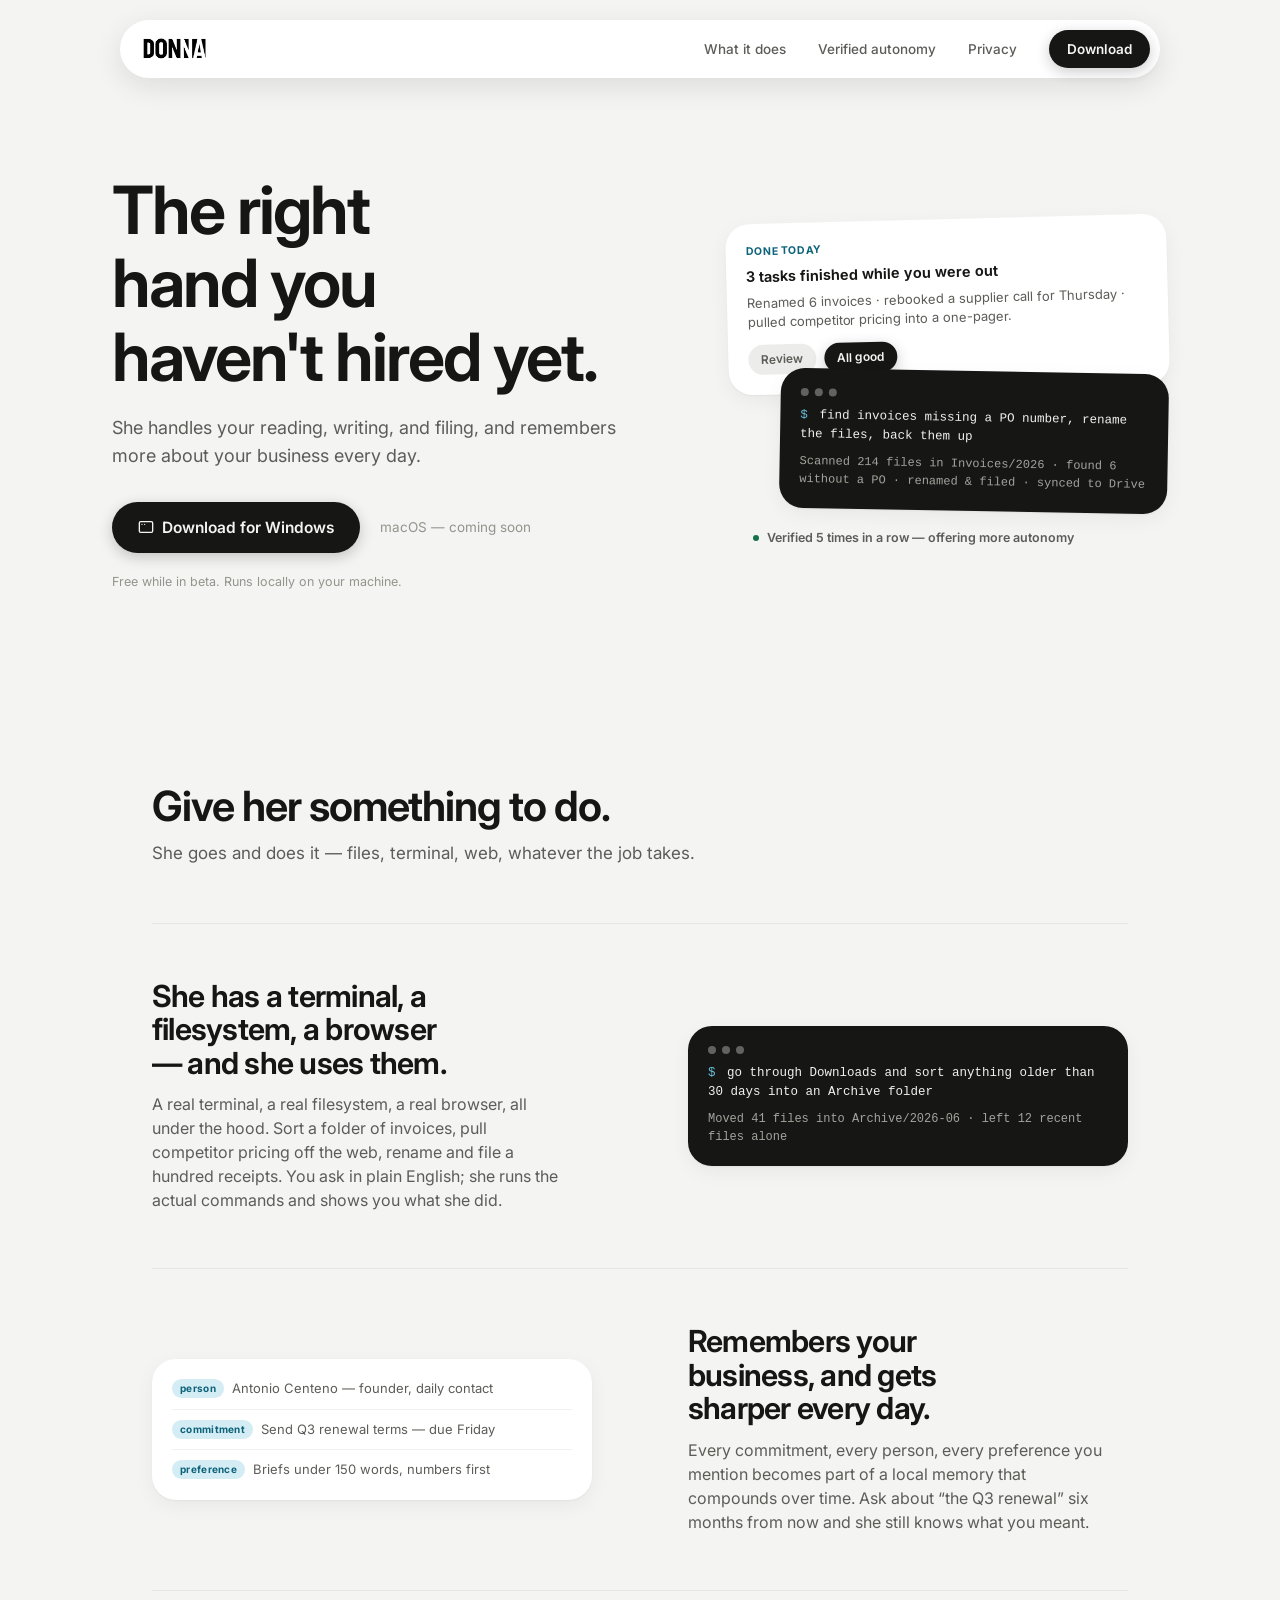
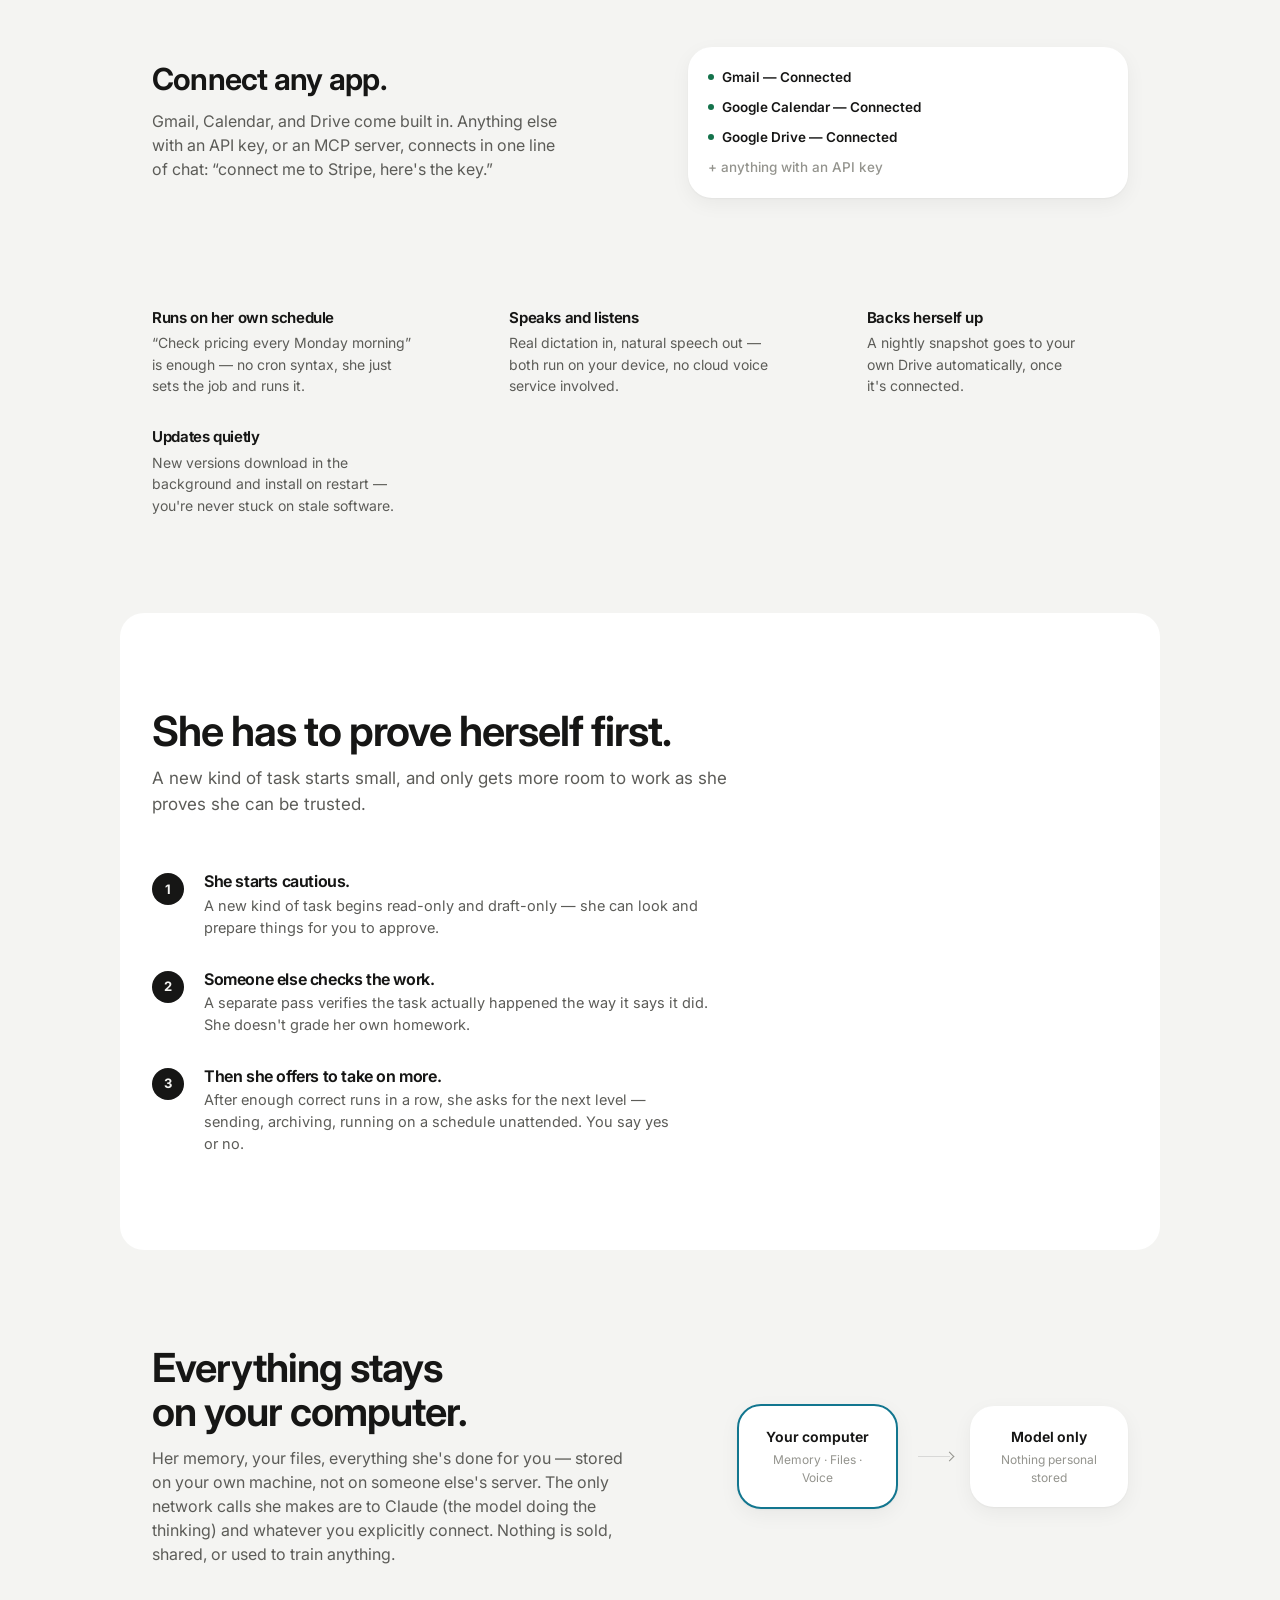
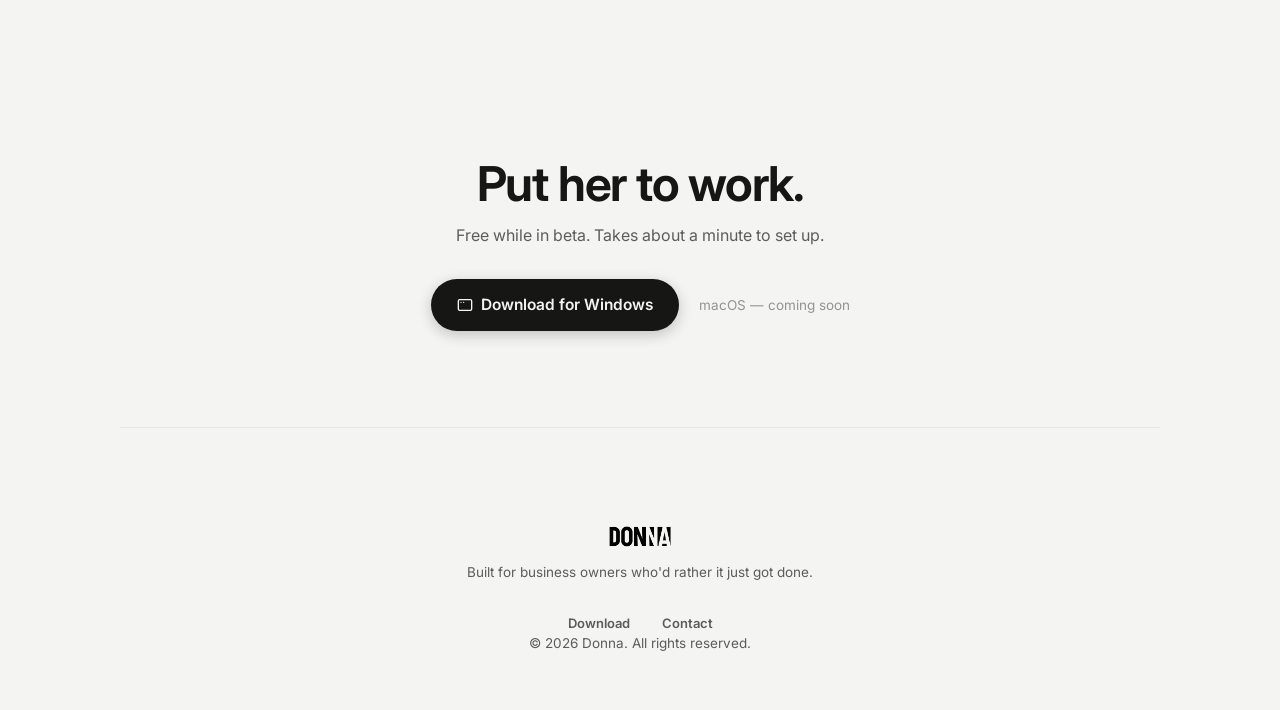
==== index.html @ 97700d7d "Initial commit: Donna marketing/download site" ====
<!doctype html>
<html lang="en">
<head>
  <meta charset="UTF-8" />
  <meta name="viewport" content="width=device-width, initial-scale=1" />
  <title>Donna — the right hand you haven't hired yet</title>
  <meta name="description" content="She handles your reading, writing, and filing, and remembers more about your business every day. A desktop app, running on your own computer." />
  <link rel="icon" type="image/png" href="favicon-96x96.png" sizes="96x96" />
  <link rel="icon" type="image/svg+xml" href="favicon.svg" />
  <link rel="shortcut icon" href="favicon.ico" />
  <link rel="apple-touch-icon" sizes="180x180" href="apple-touch-icon.png" />
  <link rel="manifest" href="site.webmanifest" />
  <link rel="preconnect" href="https://fonts.googleapis.com" />
  <link rel="preconnect" href="https://fonts.gstatic.com" crossorigin />
  <link href="https://fonts.googleapis.com/css2?family=Inter:opsz,wght@14..32,380..380;14..32,560..560;14..32,650..650;14..32,720..720&display=swap" rel="stylesheet" />
  <link rel="stylesheet" href="styles.css" />
</head>
<body>

  <a class="skip-link" href="#main">Skip to content</a>

  <!-- Nav: reuses Donna's own floating-dock visual language (soft-shadow pill), not a generic top bar. -->
  <header class="nav-wrap">
    <nav class="nav" aria-label="Primary">
      <a class="nav-brand" href="#top">
        <img src="assets/donna-logo.png" alt="Donna" class="brand-logo" />
      </a>
      <div class="nav-links">
        <a href="#work">What it does</a>
        <a href="#trust">Verified autonomy</a>
        <a href="#local">Privacy</a>
      </div>
      <a class="btn btn-primary btn-sm" href="#download">Download</a>
    </nav>
  </header>

  <main id="main">

    <!-- ── Hero ─────────────────────────────────────────────────────────── -->
    <section class="hero" id="top">
      <div class="hero-copy">
        <h1>The right hand you haven't&nbsp;hired&nbsp;yet.</h1>
        <p class="hero-sub">
          She handles your reading, writing, and filing, and remembers more about your
          business every day.
        </p>
        <div class="cta-row">
          <a class="btn btn-primary btn-lg" id="download" href="https://github.com/hegdermrs/chief-releases/releases/latest/download/Donna-Setup.exe">
            <svg width="16" height="16" viewBox="0 0 24 24" fill="none" stroke="currentColor" stroke-width="2" stroke-linecap="round" stroke-linejoin="round" aria-hidden="true"><rect x="2" y="4" width="20" height="16" rx="2"/><path d="M6 8h.01M10 8h.01"/></svg>
            Download for Windows
          </a>
          <span class="cta-secondary">macOS — coming soon</span>
        </div>
        <p class="hero-fineprint">Free while in beta. Runs locally on your machine.</p>
      </div>

      <div class="hero-art" aria-hidden="true">
        <!-- Real recreation of Donna's own Today card + terminal-tool trace, not a stock illustration or fake browser chrome. -->
        <div class="mock-card mock-card--today">
          <div class="mock-kicker">DONE TODAY</div>
          <div class="mock-title">3 tasks finished while you were out</div>
          <div class="mock-body">Renamed 6 invoices · rebooked a supplier call for Thursday · pulled competitor pricing into a one-pager.</div>
          <div class="mock-row">
            <span class="btn btn-ghost btn-xs">Review</span>
            <span class="btn btn-primary btn-xs">All good</span>
          </div>
        </div>
        <div class="mock-card mock-card--terminal">
          <div class="mock-terminal-bar"><span></span><span></span><span></span></div>
          <div class="mock-terminal-line"><span class="mock-terminal-prompt">$</span> find invoices missing a PO number, rename the files, back them up</div>
          <div class="mock-terminal-out">Scanned 214 files in Invoices/2026 · found 6 without a PO · renamed &amp; filed · synced to Drive</div>
        </div>
        <div class="mock-badge">
          <span class="mock-dot"></span>
          Verified 5 times in a row — offering more autonomy
        </div>
      </div>
    </section>

    <!-- ── What it does ─────────────────────────────────────────────────── -->
    <section class="section" id="work">
      <div class="section-head">
        <h2>Give her something to do.</h2>
        <p>She goes and does it — files, terminal, web, whatever the job takes.</p>
      </div>

      <div class="feature-lead">
        <div class="feature-lead-copy">
          <h3>She has a terminal, a filesystem, a browser — and she uses them.</h3>
          <p>
            A real terminal, a real filesystem, a real browser, all under the hood. Sort a folder
            of invoices, pull competitor pricing off the web, rename and file a hundred receipts.
            You ask in plain English; she runs the actual commands and shows you what she did.
          </p>
        </div>
        <div class="feature-lead-art">
          <div class="mock-card mock-card--terminal mock-card--terminal-lg">
            <div class="mock-terminal-bar"><span></span><span></span><span></span></div>
            <div class="mock-terminal-line"><span class="mock-terminal-prompt">$</span> go through Downloads and sort anything older than 30 days into an Archive folder</div>
            <div class="mock-terminal-out">Moved 41 files into Archive/2026-06 · left 12 recent files alone</div>
          </div>
        </div>
      </div>

      <div class="feature-lead feature-lead--reverse">
        <div class="feature-lead-copy">
          <h3>Remembers your business, and gets sharper every day.</h3>
          <p>
            Every commitment, every person, every preference you mention becomes part of a local
            memory that compounds over time. Ask about “the Q3 renewal” six months from now and
            she still knows what you meant.
          </p>
        </div>
        <div class="feature-lead-art">
          <div class="mock-card mock-card--memory">
            <div class="mock-memory-row"><span class="mock-tag">person</span>Antonio Centeno — founder, daily contact</div>
            <div class="mock-memory-row"><span class="mock-tag">commitment</span>Send Q3 renewal terms — due Friday</div>
            <div class="mock-memory-row"><span class="mock-tag">preference</span>Briefs under 150 words, numbers first</div>
          </div>
        </div>
      </div>

      <div class="feature-lead">
        <div class="feature-lead-copy">
          <h3>Connect any app.</h3>
          <p>
            Gmail, Calendar, and Drive come built in. Anything else with an API key, or an MCP
            server, connects in one line of chat: “connect me to Stripe, here's the key.”
          </p>
        </div>
        <div class="feature-lead-art">
          <div class="mock-card mock-card--connect">
            <div class="mock-connect-row"><span class="mock-dot mock-dot--good"></span>Gmail — Connected</div>
            <div class="mock-connect-row"><span class="mock-dot mock-dot--good"></span>Google Calendar — Connected</div>
            <div class="mock-connect-row"><span class="mock-dot mock-dot--good"></span>Google Drive — Connected</div>
            <div class="mock-connect-row mock-connect-row--muted">+ anything with an API key</div>
          </div>
        </div>
      </div>

      <ul class="capability-list">
        <li>
          <h4>Runs on her own schedule</h4>
          <p>“Check pricing every Monday morning” is enough — no cron syntax, she just sets the job and runs it.</p>
        </li>
        <li>
          <h4>Speaks and listens</h4>
          <p>Real dictation in, natural speech out — both run on your device, no cloud voice service involved.</p>
        </li>
        <li>
          <h4>Backs herself up</h4>
          <p>A nightly snapshot goes to your own Drive automatically, once it's connected.</p>
        </li>
        <li>
          <h4>Updates quietly</h4>
          <p>New versions download in the background and install on restart — you're never stuck on stale software.</p>
        </li>
      </ul>
    </section>

    <!-- ── Verified autonomy ────────────────────────────────────────────── -->
    <section class="section section--verify" id="trust">
      <div class="section-head">
        <h2>She has to prove herself first.</h2>
        <p>A new kind of task starts small, and only gets more room to work as she proves she can be trusted.</p>
      </div>

      <ol class="trust-steps">
        <li>
          <span class="trust-num">1</span>
          <div>
            <h4>She starts cautious.</h4>
            <p>A new kind of task begins read-only and draft-only — she can look and prepare things for you to approve.</p>
          </div>
        </li>
        <li>
          <span class="trust-num">2</span>
          <div>
            <h4>Someone else checks the work.</h4>
            <p>A separate pass verifies the task actually happened the way it says it did. She doesn't grade her own homework.</p>
          </div>
        </li>
        <li>
          <span class="trust-num">3</span>
          <div>
            <h4>Then she offers to take on more.</h4>
            <p>After enough correct runs in a row, she asks for the next level — sending, archiving, running on a schedule unattended. You say yes or no.</p>
          </div>
        </li>
      </ol>
    </section>

    <!-- ── Local-first ──────────────────────────────────────────────────── -->
    <section class="section section--local" id="local">
      <div class="local-grid">
        <div>
          <h2>Everything stays on your computer.</h2>
          <p>
            Her memory, your files, everything she's done for you — stored on your own machine,
            not on someone else's server. The only network calls she makes are to Claude (the
            model doing the thinking) and whatever you explicitly connect. Nothing is sold,
            shared, or used to train anything.
          </p>
        </div>
        <div class="local-art" aria-hidden="true">
          <div class="local-diagram">
            <div class="local-node local-node--device">
              <span class="local-node-label">Your computer</span>
              <span class="local-node-sub">Memory · Files · Voice</span>
            </div>
            <div class="local-line"></div>
            <div class="local-node local-node--cloud">
              <span class="local-node-label">Model only</span>
              <span class="local-node-sub">Nothing personal stored</span>
            </div>
          </div>
        </div>
      </div>
    </section>

    <!-- ── Final CTA ────────────────────────────────────────────────────── -->
    <section class="section section--cta">
      <h2>Put her to work.</h2>
      <p>Free while in beta. Takes about a minute to set up.</p>
      <div class="cta-row cta-row--center">
        <a class="btn btn-primary btn-lg" href="https://github.com/hegdermrs/chief-releases/releases/latest/download/Donna-Setup.exe">
          <svg width="16" height="16" viewBox="0 0 24 24" fill="none" stroke="currentColor" stroke-width="2" stroke-linecap="round" stroke-linejoin="round" aria-hidden="true"><rect x="2" y="4" width="20" height="16" rx="2"/><path d="M6 8h.01M10 8h.01"/></svg>
          Download for Windows
        </a>
        <span class="cta-secondary">macOS — coming soon</span>
      </div>
    </section>

  </main>

  <footer class="footer">
    <a class="nav-brand nav-brand--footer" href="#top">
      <img src="assets/donna-logo.png" alt="Donna" class="brand-logo" />
    </a>
    <p>Built for business owners who'd rather it just got done.</p>
    <div class="footer-links">
      <a href="https://github.com/hegdermrs/chief-releases/releases">Download</a>
      <a href="mailto:kai@realmenrealstyle.com">Contact</a>
    </div>
    <p class="footer-copyright">© 2026 Donna. All rights reserved.</p>
  </footer>

</body>
</html>
---- styles.css ----
/* chief — marketing site. Same design system as the app itself (see
   packages/desktop/src/renderer/styles.css): flat "iOS-simple" look —
   near-white canvas, white cards separated by tone/shadow (not borders),
   solid-black pill buttons, one teal accent used sparingly. No gradients,
   no glassmorphism, no glow-as-decoration. */

:root {
  --font-sans: 'Inter', ui-sans-serif, system-ui, sans-serif;

  --color-bg: #f4f4f2;
  --color-surface: #ffffff;
  --color-surface-2: #ececea;
  --color-ink: #161615;
  --color-ink-2: #5c5c58;
  --color-ink-3: #94948e;
  --color-line: #16161510;
  --color-line-2: #1616151f;
  --color-accent: #12768f;
  --color-accent-ink: #0d637a;
  --color-accent-soft: #d4ecf4;
  --color-good: #14724b;
  --color-good-soft: #d9f0e2;

  --radius-card: 24px;
  --radius-control: 12px;
  --shadow-card: 0 1px 2px rgb(22 22 21 / 0.04), 0 6px 20px rgb(22 22 21 / 0.05);
  --shadow-glow: 0 4px 14px rgb(22 22 21 / 0.22);
  --shadow-dock: 0 8px 28px rgb(22 22 21 / 0.1);

  --space-xs: 8px;
  --space-sm: 12px;
  --space-md: 20px;
  --space-lg: 32px;
  --space-xl: 56px;
  --space-2xl: 96px;

  --ease-out-expo: cubic-bezier(0.16, 1, 0.3, 1);
  --measure: 62ch;

  color-scheme: light;
}

@media (prefers-color-scheme: dark) {
  :root {
    --color-bg: #101010;
    --color-surface: #222220;
    --color-surface-2: #2c2c29;
    --color-ink: #f0f0ed;
    --color-ink-2: #ababa6;
    --color-ink-3: #787873;
    --color-line: #ffffff14;
    --color-line-2: #ffffff26;
    --color-accent: #67bfda;
    --color-accent-ink: #8ed4e8;
    --color-accent-soft: #14333d;
    --color-good: #5bc894;
    --color-good-soft: #12301f;
    --shadow-card:
      inset 0 1px 0 rgb(255 255 255 / 0.14),
      0 0 0 1px rgb(255 255 255 / 0.24),
      0 10px 28px rgb(0 0 0 / 0.5);
    --shadow-glow: 0 4px 16px rgb(0 0 0 / 0.5), 0 0 0 1px rgb(255 255 255 / 0.2);
    --shadow-dock: 0 8px 28px rgb(0 0 0 / 0.4);
    color-scheme: dark;
  }
}

* {
  box-sizing: border-box;
}

html,
body {
  overflow-x: clip;
}

html {
  scroll-behavior: smooth;
}

body {
  margin: 0;
  font-family: var(--font-sans);
  font-size: 16px;
  line-height: 1.5;
  color: var(--color-ink);
  background: var(--color-bg);
  -webkit-font-smoothing: antialiased;
}

a {
  color: inherit;
}

h1,
h2,
h3,
h4 {
  font-weight: 650;
  letter-spacing: -0.025em;
  line-height: 1.1;
  margin: 0;
  text-wrap: balance;
  font-style: normal;
}

p {
  margin: 0;
  text-wrap: pretty;
}

:focus-visible {
  outline: 2px solid var(--color-accent);
  outline-offset: 2px;
  transition: none;
}

.skip-link {
  position: absolute;
  left: -9999px;
  top: 0;
  background: var(--color-ink);
  color: var(--color-bg);
  padding: 10px 16px;
  border-radius: var(--radius-control);
  z-index: 100;
}
.skip-link:focus {
  left: var(--space-md);
  top: var(--space-md);
}

/* ── Buttons — solid pills, matching the app's own primary control ──── */
.btn {
  display: inline-flex;
  align-items: center;
  gap: 8px;
  border-radius: 999px;
  font-weight: 600;
  text-decoration: none;
  white-space: nowrap;
  transition: transform 160ms var(--ease-out-expo), opacity 160ms var(--ease-out-expo);
}
.btn:active {
  transform: translateY(1px);
}
.btn-primary {
  background: var(--color-ink);
  color: var(--color-bg);
  box-shadow: var(--shadow-glow);
}
.btn-primary:hover {
  opacity: 0.9;
}
.btn-ghost {
  background: var(--color-surface-2);
  color: var(--color-ink-2);
}
.btn-lg {
  padding: 14px 26px;
  font-size: 15.5px;
}
.btn-sm {
  padding: 9px 18px;
  font-size: 13.5px;
}
.btn-xs {
  padding: 6px 13px;
  font-size: 12px;
}

/* ── Nav — reuses the app's own floating-dock treatment, not a generic bar ── */
.nav-wrap {
  position: sticky;
  top: 0;
  z-index: 20;
  padding: var(--space-md) var(--space-lg) 0;
}
.nav {
  max-width: 1040px;
  margin: 0 auto;
  display: flex;
  align-items: center;
  gap: var(--space-lg);
  background: var(--color-surface);
  border-radius: 999px;
  padding: 10px 10px 10px 20px;
  box-shadow: var(--shadow-dock);
}
.nav-brand {
  display: flex;
  align-items: center;
  text-decoration: none;
  margin-right: auto;
}
/* The logo file is a fixed white wordmark — inverted to dark ink by default
   (light mode) so it reads against the light canvas, shown as-is in dark
   mode where it already reads correctly. Filter, not a second asset. */
.brand-logo {
  display: block;
  height: 26px;
  width: auto;
  filter: invert(1);
}
@media (prefers-color-scheme: dark) {
  .brand-logo {
    filter: none;
  }
}
.nav-links {
  display: flex;
  gap: var(--space-lg);
  font-size: 13.5px;
  font-weight: 500;
  color: var(--color-ink-2);
}
.nav-links a {
  text-decoration: none;
}
.nav-links a:hover {
  color: var(--color-ink);
}

/* ── Layout shells ────────────────────────────────────────────────────── */
.section {
  max-width: 1040px;
  margin: 0 auto;
  padding: var(--space-2xl) var(--space-lg);
}
.section-head {
  max-width: var(--measure);
  margin-bottom: var(--space-xl);
}
.section-head h2 {
  font-size: clamp(1.75rem, 1.4rem + 1.5vw, 2.75rem);
  margin-bottom: var(--space-sm);
}
.section-head p {
  font-size: 17px;
  color: var(--color-ink-2);
}

/* ── Hero ─────────────────────────────────────────────────────────────── */
.hero {
  max-width: 1120px;
  margin: 0 auto;
  padding: clamp(48px, 8vw, 96px) var(--space-lg) var(--space-2xl);
  display: grid;
  grid-template-columns: minmax(0, 1fr) minmax(0, 0.85fr);
  gap: var(--space-2xl);
  align-items: center;
}
.hero h1 {
  font-size: clamp(2.25rem, 1.6rem + 3.2vw, 4.25rem);
  letter-spacing: -0.03em;
  max-width: 12ch;
}
.hero-sub {
  margin-top: var(--space-md);
  font-size: 18px;
  line-height: 1.55;
  color: var(--color-ink-2);
  max-width: 46ch;
}
.cta-row {
  display: flex;
  align-items: center;
  gap: var(--space-md);
  margin-top: var(--space-lg);
  flex-wrap: wrap;
}
.cta-row--center {
  justify-content: center;
}
.cta-secondary {
  font-size: 13.5px;
  color: var(--color-ink-3);
}
.hero-fineprint {
  margin-top: var(--space-md);
  font-size: 12.5px;
  color: var(--color-ink-3);
}

/* ── Hero art: real recreations of the app's own components ─────────── */
.hero-art {
  position: relative;
  min-width: 0;
}
.mock-card {
  background: var(--color-surface);
  border-radius: var(--radius-card);
  box-shadow: var(--shadow-card);
  padding: var(--space-md);
}
.mock-card--today {
  transform: rotate(-1.5deg);
}
.mock-kicker {
  font-size: 10.5px;
  font-weight: 700;
  letter-spacing: 0.06em;
  color: var(--color-accent-ink);
  margin-bottom: 6px;
}
.mock-title {
  font-size: 14.5px;
  font-weight: 650;
  margin-bottom: 6px;
}
.mock-body {
  font-size: 13px;
  color: var(--color-ink-2);
  line-height: 1.5;
}
.mock-row {
  display: flex;
  gap: 8px;
  margin-top: var(--space-sm);
}
/* Fixed dark colors, not theme tokens — a terminal should look like a terminal
   regardless of whether the site itself is in light or dark mode. */
.mock-card--terminal {
  background: #161615;
  color: #f0f0ed;
  margin-top: -18px;
  margin-left: 12%;
  transform: rotate(1deg);
}
.mock-terminal-bar {
  display: flex;
  gap: 6px;
  margin-bottom: 10px;
}
.mock-terminal-bar span {
  width: 8px;
  height: 8px;
  border-radius: 999px;
  background: #f0f0ed;
  opacity: 0.35;
}
.mock-terminal-line {
  font-family: ui-monospace, 'SF Mono', Consolas, monospace;
  font-size: 12.5px;
  line-height: 1.5;
}
.mock-terminal-prompt {
  color: #67bfda;
  margin-right: 4px;
}
.mock-terminal-out {
  font-family: ui-monospace, 'SF Mono', Consolas, monospace;
  font-size: 12px;
  color: #a3a39d;
  margin-top: 8px;
  line-height: 1.5;
}
.mock-card--terminal-lg {
  margin: 0;
  transform: none;
}
.mock-badge {
  display: flex;
  align-items: center;
  gap: 8px;
  margin-top: 18px;
  margin-left: 6%;
  font-size: 12.5px;
  font-weight: 600;
  color: var(--color-ink-2);
}
.mock-dot {
  width: 6px;
  height: 6px;
  border-radius: 999px;
  background: var(--color-good);
  flex: none;
}
.mock-dot--good {
  background: var(--color-good);
}

/* ── Feature-lead: alternating image/text, no identical card grid ─────── */
.feature-lead {
  display: grid;
  grid-template-columns: minmax(0, 1fr) minmax(0, 1fr);
  gap: var(--space-2xl);
  align-items: center;
  padding: var(--space-xl) 0;
  border-top: 1px solid var(--color-line);
}
.feature-lead--reverse .feature-lead-art {
  order: -1;
}
.feature-lead-copy h3 {
  font-size: clamp(1.4rem, 1.2rem + 1vw, 1.9rem);
  margin-bottom: var(--space-sm);
  max-width: 16ch;
}
.feature-lead-copy p {
  font-size: 16px;
  color: var(--color-ink-2);
  max-width: 42ch;
}
.mock-card--memory,
.mock-card--connect {
  display: flex;
  flex-direction: column;
  gap: 10px;
}
.mock-memory-row {
  font-size: 13px;
  color: var(--color-ink-2);
  display: flex;
  align-items: center;
  gap: 8px;
  padding-bottom: 10px;
  border-bottom: 1px solid var(--color-line);
}
.mock-memory-row:last-child {
  border-bottom: none;
  padding-bottom: 0;
}
.mock-tag {
  font-size: 10px;
  font-weight: 700;
  letter-spacing: 0.03em;
  color: var(--color-accent-ink);
  background: var(--color-accent-soft);
  border-radius: 999px;
  padding: 2px 8px;
  flex: none;
}
.mock-connect-row {
  font-size: 13.5px;
  font-weight: 600;
  display: flex;
  align-items: center;
  gap: 8px;
}
.mock-connect-row--muted {
  color: var(--color-ink-3);
  font-weight: 500;
}

/* ── Capability list — compact, editorial rows, not a card grid ───────── */
.capability-list {
  list-style: none;
  margin: var(--space-xl) 0 0;
  padding: 0;
  display: grid;
  grid-template-columns: repeat(auto-fit, minmax(220px, 1fr));
  gap: var(--space-lg) var(--space-2xl);
}
.capability-list h4 {
  font-size: 15px;
  margin-bottom: 6px;
}
.capability-list p {
  font-size: 14px;
  color: var(--color-ink-2);
  line-height: 1.55;
}

/* ── Verified-autonomy: a genuine ordered sequence, numbering earned ──── */
.section--verify {
  background: var(--color-surface);
  border-radius: var(--radius-card);
  max-width: 1040px;
}
.trust-steps {
  list-style: none;
  margin: 0;
  padding: 0;
  display: flex;
  flex-direction: column;
  gap: var(--space-lg);
}
.trust-steps li {
  display: flex;
  gap: var(--space-md);
  align-items: flex-start;
}
.trust-num {
  flex: none;
  width: 32px;
  height: 32px;
  border-radius: 999px;
  background: var(--color-ink);
  color: var(--color-bg);
  display: grid;
  place-items: center;
  font-size: 13px;
  font-weight: 700;
}
.trust-steps h4 {
  font-size: 16px;
  margin-bottom: 4px;
}
.trust-steps p {
  font-size: 14.5px;
  color: var(--color-ink-2);
  max-width: 56ch;
}

/* ── Local-first ──────────────────────────────────────────────────────── */
.local-grid {
  display: grid;
  grid-template-columns: minmax(0, 1fr) minmax(0, 0.8fr);
  gap: var(--space-2xl);
  align-items: center;
}
.local-grid h2 {
  font-size: clamp(1.75rem, 1.4rem + 1.5vw, 2.5rem);
  margin-bottom: var(--space-sm);
  max-width: 14ch;
}
.local-grid p {
  font-size: 16px;
  color: var(--color-ink-2);
  max-width: 48ch;
}
.local-diagram {
  display: flex;
  align-items: center;
  gap: var(--space-md);
}
.local-node {
  flex: 1;
  min-width: 0;
  background: var(--color-surface);
  border-radius: var(--radius-card);
  box-shadow: var(--shadow-card);
  padding: var(--space-md);
  text-align: center;
}
.local-node-label {
  display: block;
  font-weight: 650;
  font-size: 14px;
}
.local-node-sub {
  display: block;
  margin-top: 4px;
  font-size: 12px;
  color: var(--color-ink-3);
}
.local-node--device {
  border: 2px solid var(--color-accent);
}
.local-line {
  flex: none;
  width: 32px;
  height: 1px;
  background: var(--color-line-2);
  position: relative;
}
.local-line::after {
  content: '';
  position: absolute;
  right: -3px;
  top: -3px;
  width: 6px;
  height: 6px;
  border-right: 1px solid var(--color-ink-3);
  border-top: 1px solid var(--color-ink-3);
  transform: rotate(45deg);
}

/* ── Final CTA ────────────────────────────────────────────────────────── */
.section--cta {
  text-align: center;
}
.section--cta h2 {
  font-size: clamp(1.75rem, 1.4rem + 2vw, 3rem);
}
.section--cta > p {
  margin-top: var(--space-sm);
  font-size: 16px;
  color: var(--color-ink-2);
}

/* ── Footer — minimal, real links only ───────────────────────────────── */
.footer {
  max-width: 1040px;
  margin: 0 auto;
  padding: var(--space-2xl) var(--space-lg) var(--space-xl);
  border-top: 1px solid var(--color-line);
  text-align: center;
}
.nav-brand--footer {
  justify-content: center;
  margin: 0 auto var(--space-sm);
}
.footer > p {
  font-size: 13.5px;
  color: var(--color-ink-2);
  max-width: 40ch;
  margin: 0 auto;
}
.footer-links {
  display: flex;
  justify-content: center;
  gap: var(--space-lg);
  margin-top: var(--space-lg);
  font-size: 13px;
  font-weight: 600;
}
.footer-links a {
  text-decoration: none;
  color: var(--color-ink-2);
}
.footer-links a:hover {
  color: var(--color-ink);
}
.footer-copyright {
  margin-top: var(--space-lg);
  font-size: 12px;
  color: var(--color-ink-3);
}

/* ── Motion: reduced-motion gets a plain crossfade, never removed outright ── */
@media (prefers-reduced-motion: reduce) {
  html {
    scroll-behavior: auto;
  }
  * {
    transition-duration: 1ms !important;
    animation-duration: 1ms !important;
  }
}

/* ── Responsive: verified at 320 / 375 / 414 / 768 ───────────────────── */
@media (max-width: 900px) {
  .hero {
    grid-template-columns: minmax(0, 1fr);
    gap: var(--space-xl);
    text-align: left;
  }
  .hero-art {
    order: -1;
  }
  .feature-lead,
  .feature-lead--reverse {
    grid-template-columns: minmax(0, 1fr);
  }
  .feature-lead--reverse .feature-lead-art {
    order: 0;
  }
  .local-grid {
    grid-template-columns: minmax(0, 1fr);
  }
}

@media (max-width: 640px) {
  .nav-wrap {
    padding: var(--space-sm) var(--space-md) 0;
  }
  .nav {
    padding: 8px 8px 8px 16px;
    gap: var(--space-md);
  }
  .nav-links {
    display: none;
  }
  .section {
    padding: var(--space-xl) var(--space-md);
  }
  .hero {
    padding: var(--space-xl) var(--space-md) var(--space-2xl);
  }
  .mock-card--terminal {
    margin-left: 4%;
  }
  .mock-badge {
    margin-left: 2%;
  }
  .btn-lg {
    padding: 13px 22px;
    font-size: 14.5px;
  }
}
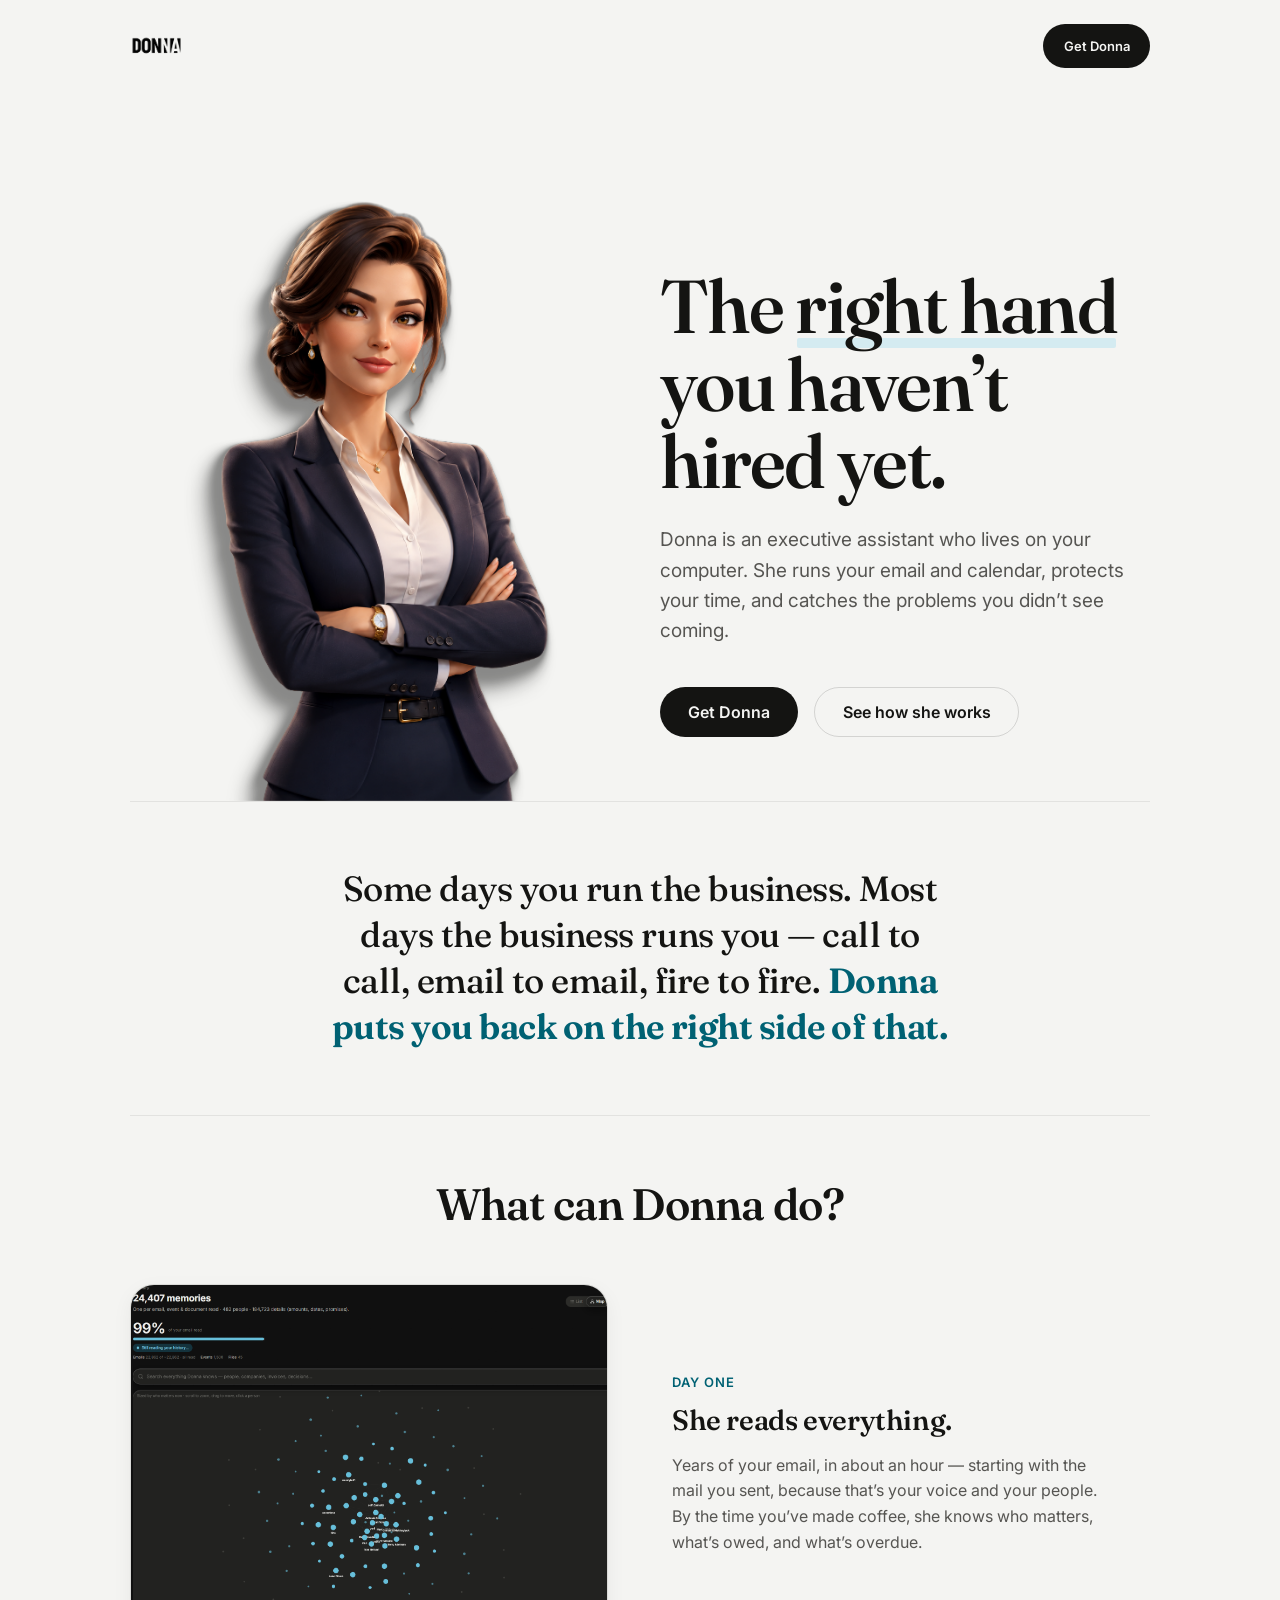
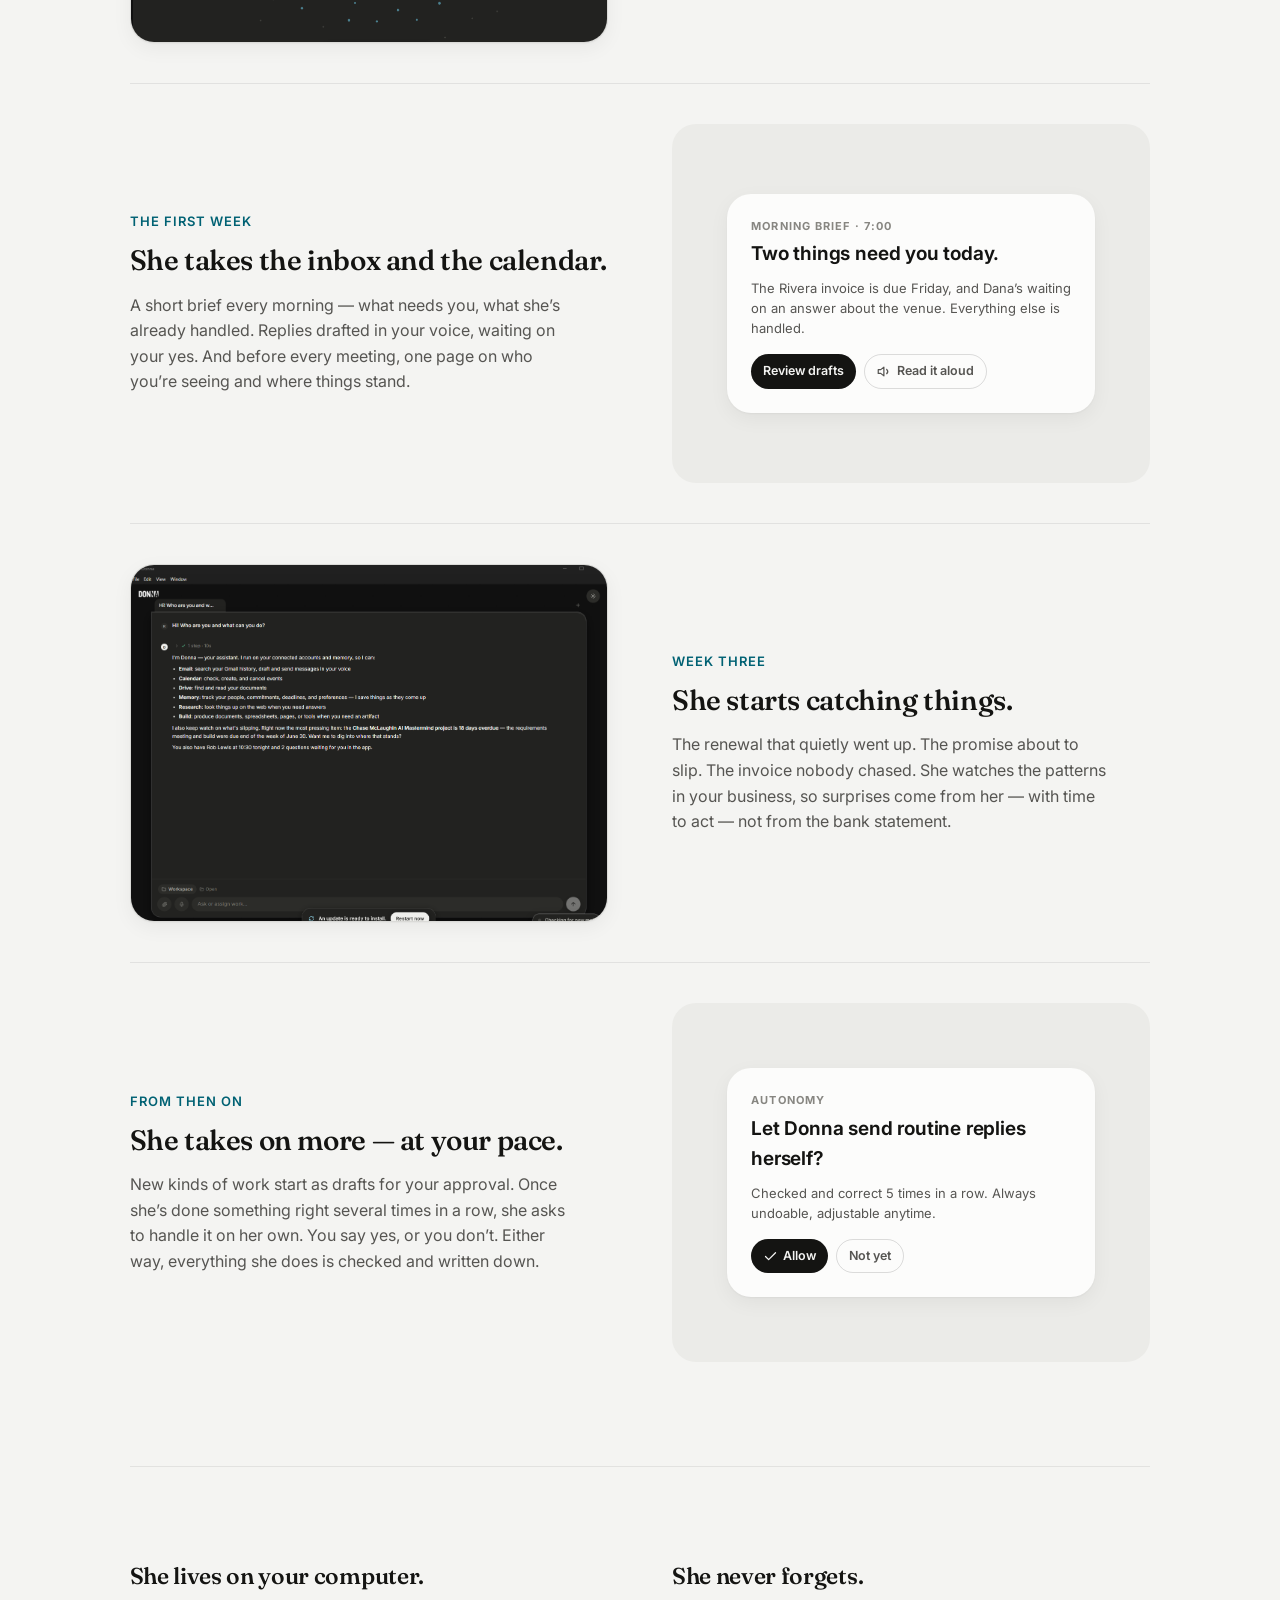
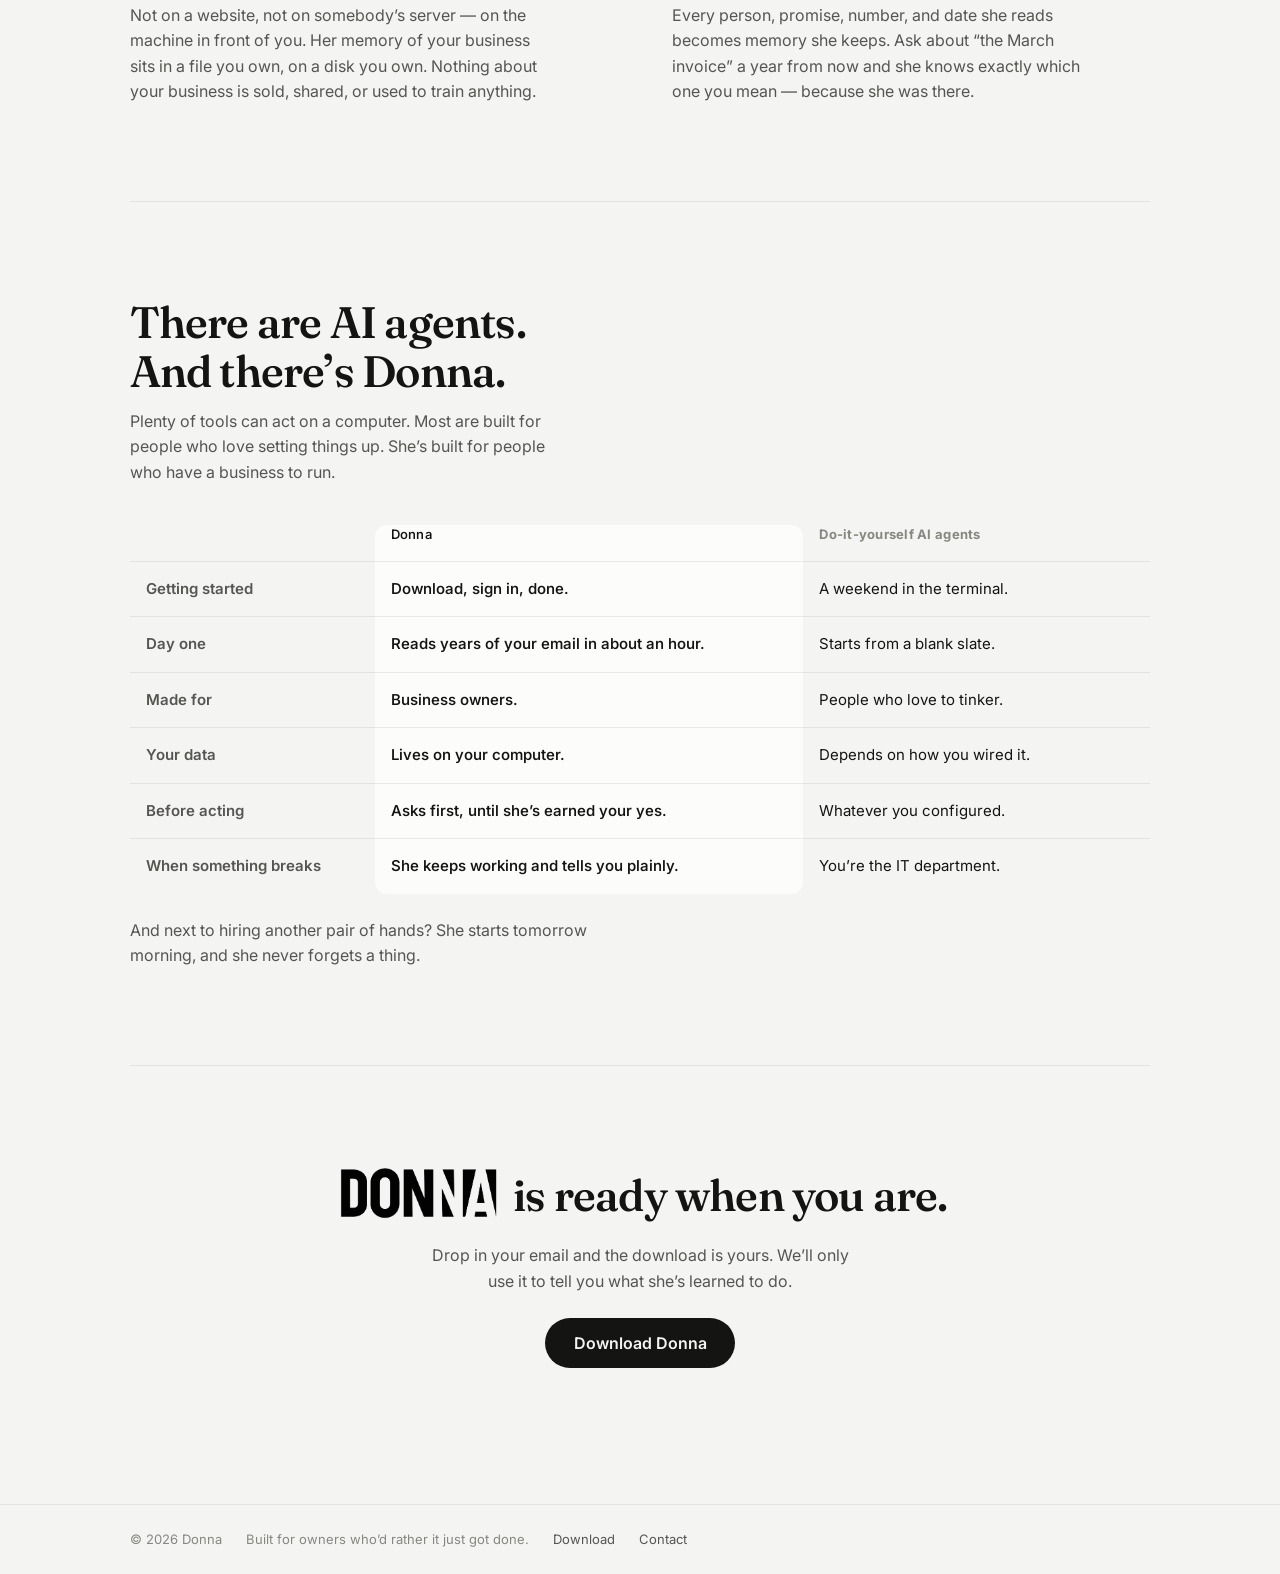
==== commit 2d7f6b86: "Landing rebuild: the boss's pitch, told as a page Repositioned per Antonio's direction — executive a" ====
--- a/index.html
+++ b/index.html
@@ -2,9 +2,9 @@
 <html lang="en">
 <head>
   <meta charset="UTF-8" />
-  <meta name="viewport" content="width=device-width, initial-scale=1" />
-  <title>Donna — the right hand you haven't hired yet</title>
-  <meta name="description" content="She handles your reading, writing, and filing, and remembers more about your business every day. A desktop app, running on your own computer." />
+  <meta name="viewport" content="width=device-width, initial-scale=1, viewport-fit=cover" />
+  <title>Donna — the right hand you haven’t hired yet</title>
+  <meta name="description" content="An executive assistant who lives on your computer. She runs your email and calendar, protects your time, and catches the problems you didn’t see. Built for business owners." />
   <link rel="icon" type="image/png" href="favicon-96x96.png" sizes="96x96" />
   <link rel="icon" type="image/svg+xml" href="favicon.svg" />
   <link rel="shortcut icon" href="favicon.ico" />
@@ -12,238 +12,388 @@
   <link rel="manifest" href="site.webmanifest" />
   <link rel="preconnect" href="https://fonts.googleapis.com" />
   <link rel="preconnect" href="https://fonts.gstatic.com" crossorigin />
-  <link href="https://fonts.googleapis.com/css2?family=Inter:opsz,wght@14..32,380..380;14..32,560..560;14..32,650..650;14..32,720..720&display=swap" rel="stylesheet" />
+  <link href="https://fonts.googleapis.com/css2?family=Fraunces:opsz,wght@9..144,480..650&family=Inter:wght@400;550;600;700&display=swap" rel="stylesheet" />
   <link rel="stylesheet" href="styles.css" />
 </head>
 <body>
 
   <a class="skip-link" href="#main">Skip to content</a>
 
-  <!-- Nav: reuses Donna's own floating-dock visual language (soft-shadow pill), not a generic top bar. -->
-  <header class="nav-wrap">
-    <nav class="nav" aria-label="Primary">
-      <a class="nav-brand" href="#top">
-        <img src="assets/donna-logo.png" alt="Donna" class="brand-logo" />
-      </a>
-      <div class="nav-links">
-        <a href="#work">What it does</a>
-        <a href="#trust">Verified autonomy</a>
-        <a href="#local">Privacy</a>
-      </div>
-      <a class="btn btn-primary btn-sm" href="#download">Download</a>
-    </nav>
+  <header class="nav">
+    <a class="brand" href="#top">
+      <img src="assets/donna-logo.png" alt="Donna" width="53" height="20" />
+    </a>
+    <a class="btn btn-primary" href="#access" data-open-modal>Get Donna</a>
   </header>
 
-  <main id="main">
+  <main id="main" class="wrap">
 
     <!-- ── Hero ─────────────────────────────────────────────────────────── -->
     <section class="hero" id="top">
-      <div class="hero-copy">
-        <h1>The right hand you haven't&nbsp;hired&nbsp;yet.</h1>
-        <p class="hero-sub">
-          She handles your reading, writing, and filing, and remembers more about your
-          business every day.
+      <div class="hero-grid">
+        <div class="hero-copy">
+          <h1 class="rise" style="--i:0">The <span class="under">right hand</span> you haven’t hired yet.</h1>
+          <p class="hero-sub rise" style="--i:1">
+            Donna is an executive assistant who lives on your computer. She runs your
+            email and calendar, protects your time, and catches the problems you
+            didn’t see coming.
+          </p>
+          <div class="hero-cta rise" style="--i:2">
+            <a class="btn btn-primary btn-lg" href="#access" data-open-modal>Get Donna</a>
+            <a class="btn btn-ghost btn-lg" href="#weeks">See how she works</a>
+          </div>
+        </div>
+        <div class="hero-art rise" style="--i:2" aria-hidden="true">
+          <img src="assets/donna.png" alt="" width="1122" height="1402" fetchpriority="high" />
+        </div>
+      </div>
+    </section>
+
+    <!-- ── The fires ────────────────────────────────────────────────────── -->
+    <section class="fires">
+      <p class="io-reveal">
+        Some days you run the business. Most days the business runs you — call to
+        call, email to email, fire to fire.
+        <strong>Donna puts you back on the right side of that.</strong>
+      </p>
+    </section>
+
+    <!-- ── Her first weeks ──────────────────────────────────────────────── -->
+    <section class="stages" id="weeks">
+      <div class="stages-head io-reveal">
+        <h2>What can Donna do?</h2>
+      </div>
+
+      <article class="stage">
+        <div class="stage-copy io-reveal">
+          <span class="stage-when">Day one</span>
+          <h3>She reads everything.</h3>
+          <p>
+            Years of your email, in about an hour — starting with the mail you
+            sent, because that’s your voice and your people. By the time you’ve
+            made coffee, she knows who matters, what’s owed, and what’s overdue.
+          </p>
+        </div>
+        <div class="stage-visual io-reveal">
+          <figure class="shot media-well media-frame" data-screenshot="memory">
+            <img src="assets/ss2.png" alt="Donna’s Memory tab: 24,407 memories, 99% of email read, and a map of the people in the business" width="1561" height="1132" loading="lazy" />
+          </figure>
+        </div>
+      </article>
+
+      <article class="stage">
+        <div class="stage-copy io-reveal">
+          <span class="stage-when">The first week</span>
+          <h3>She takes the inbox and the calendar.</h3>
+          <p>
+            A short brief every morning — what needs you, what she’s already
+            handled. Replies drafted in your voice, waiting on your yes. And
+            before every meeting, one page on who you’re seeing and where things
+            stand.
+          </p>
+        </div>
+        <div class="stage-visual io-reveal">
+          <!-- Swap slot: assets/shots/brief.png -->
+          <figure class="shot media-well media-panel" data-screenshot="brief">
+            <div class="card">
+              <div class="card-kicker">Morning brief · 7:00</div>
+              <div class="card-title">Two things need you today.</div>
+              <p class="card-body">
+                The Rivera invoice is due Friday, and Dana’s waiting on an answer
+                about the venue. Everything else is handled.
+              </p>
+              <div class="card-row">
+                <span class="chip chip-solid">Review drafts</span>
+                <span class="chip chip-ghost">
+                  <svg class="ico" viewBox="0 0 24 24" aria-hidden="true"><path d="M11 5 6 9H2v6h4l5 4z"/><path d="M15.5 8.5a5 5 0 0 1 0 7"/></svg>
+                  Read it aloud
+                </span>
+              </div>
+            </div>
+          </figure>
+        </div>
+      </article>
+
+      <article class="stage">
+        <div class="stage-copy io-reveal">
+          <span class="stage-when">Week three</span>
+          <h3>She starts catching things.</h3>
+          <p>
+            The renewal that quietly went up. The promise about to slip. The
+            invoice nobody chased. She watches the patterns in your business, so
+            surprises come from her — with time to act — not from the bank
+            statement.
+          </p>
+        </div>
+        <div class="stage-visual io-reveal">
+          <figure class="shot media-well media-frame" data-screenshot="catch">
+            <img src="assets/ss.png" alt="A chat with Donna where she flags a project running 18 days overdue and offers to dig into it" width="1271" height="1066" loading="lazy" />
+          </figure>
+        </div>
+      </article>
+
+      <article class="stage">
+        <div class="stage-copy io-reveal">
+          <span class="stage-when">From then on</span>
+          <h3>She takes on more — at your pace.</h3>
+          <p>
+            New kinds of work start as drafts for your approval. Once she’s done
+            something right several times in a row, she asks to handle it on her
+            own. You say yes, or you don’t. Either way, everything she does is
+            checked and written down.
+          </p>
+        </div>
+        <div class="stage-visual io-reveal">
+          <!-- Swap slot: assets/shots/trust.png -->
+          <figure class="shot media-well media-panel" data-screenshot="trust">
+            <div class="card">
+              <div class="card-kicker">Autonomy</div>
+              <div class="card-title">Let Donna send routine replies herself?</div>
+              <p class="card-body">Checked and correct 5 times in a row. Always undoable, adjustable anytime.</p>
+              <div class="card-row">
+                <span class="chip chip-solid">
+                  <svg class="ico" viewBox="0 0 24 24" aria-hidden="true"><path d="M20 6 9 17l-5-5"/></svg>
+                  Allow
+                </span>
+                <span class="chip chip-ghost">Not yet</span>
+              </div>
+            </div>
+          </figure>
+        </div>
+      </article>
+    </section>
+
+    <!-- ── Why she's different ──────────────────────────────────────────── -->
+    <section class="different">
+      <div class="different-grid">
+        <div class="io-reveal">
+          <h2>She lives on your computer.</h2>
+          <p>
+            Not on a website, not on somebody’s server — on the machine in front
+            of you. Her memory of your business sits in a file you own, on a
+            disk you own. Nothing about your business is sold, shared, or used
+            to train anything.
+          </p>
+        </div>
+        <div class="io-reveal">
+          <h2>She never forgets.</h2>
+          <p>
+            Every person, promise, number, and date she reads becomes memory she
+            keeps. Ask about “the March invoice” a year from now and she knows
+            exactly which one you mean — because she was there.
+          </p>
+        </div>
+      </div>
+    </section>
+
+    <!-- ── Comparison ───────────────────────────────────────────────────── -->
+    <section class="compare">
+      <div class="compare-head io-reveal">
+        <h2>There are AI agents. And there’s Donna.</h2>
+        <p>
+          Plenty of tools can act on a computer. Most are built for people who
+          love setting things up. She’s built for people who have a business to
+          run.
         </p>
-        <div class="cta-row">
-          <a class="btn btn-primary btn-lg" id="download" href="https://github.com/hegdermrs/chief-releases/releases/latest/download/Donna-Setup.exe">
-            <svg width="16" height="16" viewBox="0 0 24 24" fill="none" stroke="currentColor" stroke-width="2" stroke-linecap="round" stroke-linejoin="round" aria-hidden="true"><rect x="2" y="4" width="20" height="16" rx="2"/><path d="M6 8h.01M10 8h.01"/></svg>
-            Download for Windows
-          </a>
-          <span class="cta-secondary">macOS — coming soon</span>
-        </div>
-        <p class="hero-fineprint">Free while in beta. Runs locally on your machine.</p>
-      </div>
-
-      <div class="hero-art" aria-hidden="true">
-        <!-- Real recreation of Donna's own Today card + terminal-tool trace, not a stock illustration or fake browser chrome. -->
-        <div class="mock-card mock-card--today">
-          <div class="mock-kicker">DONE TODAY</div>
-          <div class="mock-title">3 tasks finished while you were out</div>
-          <div class="mock-body">Renamed 6 invoices · rebooked a supplier call for Thursday · pulled competitor pricing into a one-pager.</div>
-          <div class="mock-row">
-            <span class="btn btn-ghost btn-xs">Review</span>
-            <span class="btn btn-primary btn-xs">All good</span>
-          </div>
-        </div>
-        <div class="mock-card mock-card--terminal">
-          <div class="mock-terminal-bar"><span></span><span></span><span></span></div>
-          <div class="mock-terminal-line"><span class="mock-terminal-prompt">$</span> find invoices missing a PO number, rename the files, back them up</div>
-          <div class="mock-terminal-out">Scanned 214 files in Invoices/2026 · found 6 without a PO · renamed &amp; filed · synced to Drive</div>
-        </div>
-        <div class="mock-badge">
-          <span class="mock-dot"></span>
-          Verified 5 times in a row — offering more autonomy
-        </div>
-      </div>
-    </section>
-
-    <!-- ── What it does ─────────────────────────────────────────────────── -->
-    <section class="section" id="work">
-      <div class="section-head">
-        <h2>Give her something to do.</h2>
-        <p>She goes and does it — files, terminal, web, whatever the job takes.</p>
-      </div>
-
-      <div class="feature-lead">
-        <div class="feature-lead-copy">
-          <h3>She has a terminal, a filesystem, a browser — and she uses them.</h3>
-          <p>
-            A real terminal, a real filesystem, a real browser, all under the hood. Sort a folder
-            of invoices, pull competitor pricing off the web, rename and file a hundred receipts.
-            You ask in plain English; she runs the actual commands and shows you what she did.
-          </p>
-        </div>
-        <div class="feature-lead-art">
-          <div class="mock-card mock-card--terminal mock-card--terminal-lg">
-            <div class="mock-terminal-bar"><span></span><span></span><span></span></div>
-            <div class="mock-terminal-line"><span class="mock-terminal-prompt">$</span> go through Downloads and sort anything older than 30 days into an Archive folder</div>
-            <div class="mock-terminal-out">Moved 41 files into Archive/2026-06 · left 12 recent files alone</div>
-          </div>
-        </div>
-      </div>
-
-      <div class="feature-lead feature-lead--reverse">
-        <div class="feature-lead-copy">
-          <h3>Remembers your business, and gets sharper every day.</h3>
-          <p>
-            Every commitment, every person, every preference you mention becomes part of a local
-            memory that compounds over time. Ask about “the Q3 renewal” six months from now and
-            she still knows what you meant.
-          </p>
-        </div>
-        <div class="feature-lead-art">
-          <div class="mock-card mock-card--memory">
-            <div class="mock-memory-row"><span class="mock-tag">person</span>Antonio Centeno — founder, daily contact</div>
-            <div class="mock-memory-row"><span class="mock-tag">commitment</span>Send Q3 renewal terms — due Friday</div>
-            <div class="mock-memory-row"><span class="mock-tag">preference</span>Briefs under 150 words, numbers first</div>
-          </div>
-        </div>
-      </div>
-
-      <div class="feature-lead">
-        <div class="feature-lead-copy">
-          <h3>Connect any app.</h3>
-          <p>
-            Gmail, Calendar, and Drive come built in. Anything else with an API key, or an MCP
-            server, connects in one line of chat: “connect me to Stripe, here's the key.”
-          </p>
-        </div>
-        <div class="feature-lead-art">
-          <div class="mock-card mock-card--connect">
-            <div class="mock-connect-row"><span class="mock-dot mock-dot--good"></span>Gmail — Connected</div>
-            <div class="mock-connect-row"><span class="mock-dot mock-dot--good"></span>Google Calendar — Connected</div>
-            <div class="mock-connect-row"><span class="mock-dot mock-dot--good"></span>Google Drive — Connected</div>
-            <div class="mock-connect-row mock-connect-row--muted">+ anything with an API key</div>
-          </div>
-        </div>
-      </div>
-
-      <ul class="capability-list">
-        <li>
-          <h4>Runs on her own schedule</h4>
-          <p>“Check pricing every Monday morning” is enough — no cron syntax, she just sets the job and runs it.</p>
-        </li>
-        <li>
-          <h4>Speaks and listens</h4>
-          <p>Real dictation in, natural speech out — both run on your device, no cloud voice service involved.</p>
-        </li>
-        <li>
-          <h4>Backs herself up</h4>
-          <p>A nightly snapshot goes to your own Drive automatically, once it's connected.</p>
-        </li>
-        <li>
-          <h4>Updates quietly</h4>
-          <p>New versions download in the background and install on restart — you're never stuck on stale software.</p>
-        </li>
-      </ul>
-    </section>
-
-    <!-- ── Verified autonomy ────────────────────────────────────────────── -->
-    <section class="section section--verify" id="trust">
-      <div class="section-head">
-        <h2>She has to prove herself first.</h2>
-        <p>A new kind of task starts small, and only gets more room to work as she proves she can be trusted.</p>
-      </div>
-
-      <ol class="trust-steps">
-        <li>
-          <span class="trust-num">1</span>
-          <div>
-            <h4>She starts cautious.</h4>
-            <p>A new kind of task begins read-only and draft-only — she can look and prepare things for you to approve.</p>
-          </div>
-        </li>
-        <li>
-          <span class="trust-num">2</span>
-          <div>
-            <h4>Someone else checks the work.</h4>
-            <p>A separate pass verifies the task actually happened the way it says it did. She doesn't grade her own homework.</p>
-          </div>
-        </li>
-        <li>
-          <span class="trust-num">3</span>
-          <div>
-            <h4>Then she offers to take on more.</h4>
-            <p>After enough correct runs in a row, she asks for the next level — sending, archiving, running on a schedule unattended. You say yes or no.</p>
-          </div>
-        </li>
-      </ol>
-    </section>
-
-    <!-- ── Local-first ──────────────────────────────────────────────────── -->
-    <section class="section section--local" id="local">
-      <div class="local-grid">
-        <div>
-          <h2>Everything stays on your computer.</h2>
-          <p>
-            Her memory, your files, everything she's done for you — stored on your own machine,
-            not on someone else's server. The only network calls she makes are to Claude (the
-            model doing the thinking) and whatever you explicitly connect. Nothing is sold,
-            shared, or used to train anything.
-          </p>
-        </div>
-        <div class="local-art" aria-hidden="true">
-          <div class="local-diagram">
-            <div class="local-node local-node--device">
-              <span class="local-node-label">Your computer</span>
-              <span class="local-node-sub">Memory · Files · Voice</span>
-            </div>
-            <div class="local-line"></div>
-            <div class="local-node local-node--cloud">
-              <span class="local-node-label">Model only</span>
-              <span class="local-node-sub">Nothing personal stored</span>
-            </div>
-          </div>
-        </div>
-      </div>
-    </section>
-
-    <!-- ── Final CTA ────────────────────────────────────────────────────── -->
-    <section class="section section--cta">
-      <h2>Put her to work.</h2>
-      <p>Free while in beta. Takes about a minute to set up.</p>
-      <div class="cta-row cta-row--center">
-        <a class="btn btn-primary btn-lg" href="https://github.com/hegdermrs/chief-releases/releases/latest/download/Donna-Setup.exe">
-          <svg width="16" height="16" viewBox="0 0 24 24" fill="none" stroke="currentColor" stroke-width="2" stroke-linecap="round" stroke-linejoin="round" aria-hidden="true"><rect x="2" y="4" width="20" height="16" rx="2"/><path d="M6 8h.01M10 8h.01"/></svg>
-          Download for Windows
-        </a>
-        <span class="cta-secondary">macOS — coming soon</span>
+      </div>
+      <div class="compare-scroll io-reveal">
+        <table>
+          <colgroup>
+            <col style="width: 24%" />
+            <col style="width: 42%" />
+            <col style="width: 34%" />
+          </colgroup>
+          <thead>
+            <tr>
+              <th scope="col"><span class="visually-hidden">What</span></th>
+              <th scope="col" class="donna-col">Donna</th>
+              <th scope="col">Do-it-yourself AI agents</th>
+            </tr>
+          </thead>
+          <tbody>
+            <tr>
+              <th scope="row">Getting started</th>
+              <td class="donna-col">Download, sign in, done.</td>
+              <td>A weekend in the terminal.</td>
+            </tr>
+            <tr>
+              <th scope="row">Day one</th>
+              <td class="donna-col">Reads years of your email in about an hour.</td>
+              <td>Starts from a blank slate.</td>
+            </tr>
+            <tr>
+              <th scope="row">Made for</th>
+              <td class="donna-col">Business owners.</td>
+              <td>People who love to tinker.</td>
+            </tr>
+            <tr>
+              <th scope="row">Your data</th>
+              <td class="donna-col">Lives on your computer.</td>
+              <td>Depends on how you wired it.</td>
+            </tr>
+            <tr>
+              <th scope="row">Before acting</th>
+              <td class="donna-col">Asks first, until she’s earned your yes.</td>
+              <td>Whatever you configured.</td>
+            </tr>
+            <tr>
+              <th scope="row">When something breaks</th>
+              <td class="donna-col">She keeps working and tells you plainly.</td>
+              <td>You’re the IT department.</td>
+            </tr>
+          </tbody>
+        </table>
+      </div>
+      <p class="compare-after io-reveal">
+        And next to hiring another pair of hands? She starts tomorrow morning,
+        and she never forgets a thing.
+      </p>
+    </section>
+
+    <!-- ── Case studies — hidden until real ones exist ──────────────────────
+    <section class="cases">
+      <div class="compare-head">
+        <h2>Owners who run with her.</h2>
+      </div>
+      <figure class="case">
+        <blockquote>[Real quote from a real owner]</blockquote>
+        <figcaption>[Name · business]</figcaption>
+      </figure>
+    </section>
+    ───────────────────────────────────────────────────────────────────── -->
+
+    <!-- ── Request access ───────────────────────────────────────────────── -->
+    <section class="access" id="access">
+      <div class="access-inner io-reveal">
+        <h2><img class="inline-logo" src="assets/donna-logo.png" alt="Donna" width="212" height="80" /> is ready when you are.</h2>
+        <p>
+          Drop in your email and the download is yours. We’ll only use it to
+          tell you what she’s learned to do.
+        </p>
+        <div class="hero-cta">
+          <button class="btn btn-primary btn-lg" type="button" data-open-modal>Download Donna</button>
+        </div>
       </div>
     </section>
 
   </main>
 
   <footer class="footer">
-    <a class="nav-brand nav-brand--footer" href="#top">
-      <img src="assets/donna-logo.png" alt="Donna" class="brand-logo" />
-    </a>
-    <p>Built for business owners who'd rather it just got done.</p>
-    <div class="footer-links">
-      <a href="https://github.com/hegdermrs/chief-releases/releases">Download</a>
+    <p class="footer-line">
+      <span>© 2026 Donna</span>
+      <span>Built for owners who’d rather it just got done.</span>
+      <a href="#access" data-open-modal>Download</a>
       <a href="mailto:kai@realmenrealstyle.com">Contact</a>
+    </p>
+  </footer>
+
+  <dialog id="get-modal" aria-labelledby="get-modal-title">
+    <form method="POST" action="https://formspree.io/f/xzdnvazb" class="get-form">
+      <p class="hp" aria-hidden="true"><label>Don’t fill this in: <input name="_gotcha" tabindex="-1" autocomplete="off" /></label></p>
+      <h3 id="get-modal-title">Get Donna on your computer.</h3>
+      <label class="get-label" for="get-email">Email address</label>
+      <input class="get-input" id="get-email" name="email" type="email" required autocomplete="email" placeholder="you@yourbusiness.com" />
+      <div class="get-row">
+        <button class="btn btn-primary" type="submit" data-submit>Continue</button>
+        <button class="btn btn-ghost" type="button" data-close-modal>Not now</button>
+      </div>
+    </form>
+    <div class="get-done" hidden>
+      <h3>You’re set.</h3>
+      <p>Download the installer and run it — she takes it from there.</p>
+      <div class="get-row">
+        <a class="btn btn-primary" href="https://github.com/hegdermrs/chief-releases/releases/latest/download/Donna-Setup.exe" download>Download for Windows</a>
+        <button class="btn btn-ghost" type="button" data-close-modal>Close</button>
+      </div>
     </div>
-    <p class="footer-copyright">© 2026 Donna. All rights reserved.</p>
-  </footer>
+  </dialog>
+
+  <script>
+    (() => {
+      const reduced = matchMedia('(prefers-reduced-motion: reduce)').matches;
+
+      // One-shot section reveals.
+      const io = new IntersectionObserver((entries) => {
+        for (const e of entries) {
+          if (!e.isIntersecting) continue;
+          e.target.classList.add('is-in');
+          io.unobserve(e.target);
+        }
+      }, { threshold: 0.18 });
+      document.querySelectorAll('.io-reveal').forEach(el => io.observe(el));
+
+      // Day-one counter + meter, fired once when visible.
+      const fmt = new Intl.NumberFormat('en-US');
+      const counters = new IntersectionObserver((entries) => {
+        for (const e of entries) {
+          if (!e.isIntersecting) continue;
+          counters.unobserve(e.target);
+          const el = e.target;
+          const to = Number(el.dataset.countTo || '0');
+          const meter = el.parentElement.querySelector('[data-meter-to]');
+          if (meter) requestAnimationFrame(() => { meter.style.width = meter.dataset.meterTo + '%'; });
+          if (reduced) { el.textContent = fmt.format(to); continue; }
+          const start = performance.now();
+          const dur = 1400;
+          const tick = (now) => {
+            const t = Math.min(1, (now - start) / dur);
+            const eased = 1 - Math.pow(1 - t, 3);
+            el.textContent = fmt.format(Math.round(to * eased));
+            if (t < 1) requestAnimationFrame(tick);
+          };
+          requestAnimationFrame(tick);
+        }
+      }, { threshold: 0.5 });
+      document.querySelectorAll('[data-count-to]').forEach(el => counters.observe(el));
+
+      // Email-gated download. The form posts to Netlify Forms; the download
+      // reveals once the address is in. Capture is best-effort — a network
+      // hiccup never blocks the download itself.
+      const modal = document.getElementById('get-modal');
+      const form = modal.querySelector('.get-form');
+      const doneView = modal.querySelector('.get-done');
+      const alreadyIn = () => { try { return localStorage.getItem('donna_email_done') === '1'; } catch { return false; } };
+      const showDone = () => {
+        form.hidden = true;
+        doneView.hidden = false;
+        // Swallow stale or double clicks landing on the freshly swapped-in
+        // buttons (a double-click on "Continue" would otherwise hit "Close").
+        modal.style.pointerEvents = 'none';
+        setTimeout(() => { modal.style.pointerEvents = ''; }, 400);
+      };
+      document.querySelectorAll('[data-open-modal]').forEach(el => {
+        el.addEventListener('click', (e) => {
+          e.preventDefault();
+          if (alreadyIn()) {
+            showDone();
+          } else {
+            form.hidden = false;
+            doneView.hidden = true;
+          }
+          modal.showModal();
+          if (!form.hidden) modal.querySelector('#get-email').focus();
+        });
+      });
+      modal.querySelectorAll('[data-close-modal]').forEach(el => el.addEventListener('click', () => modal.close()));
+      modal.addEventListener('click', (e) => { if (e.target === modal) modal.close(); });
+      form.addEventListener('submit', async (e) => {
+        e.preventDefault();
+        const btn = form.querySelector('[data-submit]');
+        btn.dataset.state = 'loading';
+        btn.textContent = 'One moment…';
+        const endpoint = form.getAttribute('action');
+        if (endpoint && !endpoint.includes('FORM_ID_HERE')) {
+          try {
+            await fetch(endpoint, { method: 'POST', headers: { Accept: 'application/json' }, body: new FormData(form) });
+          } catch { /* capture is best-effort — never blocks the download */ }
+        }
+        btn.removeAttribute('data-state');
+        btn.textContent = 'Continue';
+        try { localStorage.setItem('donna_email_done', '1'); } catch { /* private mode */ }
+        showDone();
+      });
+    })();
+  </script>
 
 </body>
 </html>
--- a/styles.css
+++ b/styles.css
@@ -1,682 +1,350 @@
-/* chief — marketing site. Same design system as the app itself (see
-   packages/desktop/src/renderer/styles.css): flat "iOS-simple" look —
-   near-white canvas, white cards separated by tone/shadow (not borders),
-   solid-black pill buttons, one teal accent used sparingly. No gradients,
-   no glassmorphism, no glow-as-decoration. */
-
-:root {
-  --font-sans: 'Inter', ui-sans-serif, system-ui, sans-serif;
-
-  --color-bg: #f4f4f2;
-  --color-surface: #ffffff;
-  --color-surface-2: #ececea;
-  --color-ink: #161615;
-  --color-ink-2: #5c5c58;
-  --color-ink-3: #94948e;
-  --color-line: #16161510;
-  --color-line-2: #1616151f;
-  --color-accent: #12768f;
-  --color-accent-ink: #0d637a;
-  --color-accent-soft: #d4ecf4;
-  --color-good: #14724b;
-  --color-good-soft: #d9f0e2;
-
-  --radius-card: 24px;
-  --radius-control: 12px;
-  --shadow-card: 0 1px 2px rgb(22 22 21 / 0.04), 0 6px 20px rgb(22 22 21 / 0.05);
-  --shadow-glow: 0 4px 14px rgb(22 22 21 / 0.22);
-  --shadow-dock: 0 8px 28px rgb(22 22 21 / 0.1);
-
-  --space-xs: 8px;
-  --space-sm: 12px;
-  --space-md: 20px;
-  --space-lg: 32px;
-  --space-xl: 56px;
-  --space-2xl: 96px;
-
-  --ease-out-expo: cubic-bezier(0.16, 1, 0.3, 1);
-  --measure: 62ch;
-
-  color-scheme: light;
-}
-
-@media (prefers-color-scheme: dark) {
-  :root {
-    --color-bg: #101010;
-    --color-surface: #222220;
-    --color-surface-2: #2c2c29;
-    --color-ink: #f0f0ed;
-    --color-ink-2: #ababa6;
-    --color-ink-3: #787873;
-    --color-line: #ffffff14;
-    --color-line-2: #ffffff26;
-    --color-accent: #67bfda;
-    --color-accent-ink: #8ed4e8;
-    --color-accent-soft: #14333d;
-    --color-good: #5bc894;
-    --color-good-soft: #12301f;
-    --shadow-card:
-      inset 0 1px 0 rgb(255 255 255 / 0.14),
-      0 0 0 1px rgb(255 255 255 / 0.24),
-      0 10px 28px rgb(0 0 0 / 0.5);
-    --shadow-glow: 0 4px 16px rgb(0 0 0 / 0.5), 0 0 0 1px rgb(255 255 255 / 0.2);
-    --shadow-dock: 0 8px 28px rgb(0 0 0 / 0.4);
-    color-scheme: dark;
-  }
-}
-
-* {
-  box-sizing: border-box;
-}
-
-html,
+/* Hallmark · genre: modern-minimal · macrostructure: Narrative Workflow · theme: custom (brand-locked)
+ * vibe: soft-premium executive calm · paper oklch(96.6% 0.003 106) · accent oklch(51.5% 0.088 215) teal
+ * fonts: Fraunces display + Inter body (Inter = the product's own face, kept by mandate)
+ * nav: N9 edge-aligned · footer: Ft2 inline single line · enrichment: Tier-A CSS app-card recreations
+ * F4 step knobs: numbering=time-labels (Day one…), layout=vertical, connector=drawing line
+ * axes: light paper / high-contrast-serif display / cool accent
+ * Hallmark · pre-emit critique: P5 H4 E4 S5 R5 V4
+ */
+@import url('tokens.css');
+
+/* ── Base ─────────────────────────────────────────────────────────────── */
+html { overflow-x: clip; scroll-behavior: smooth; }
 body {
   overflow-x: clip;
-}
-
-html {
-  scroll-behavior: smooth;
-}
-
-body {
   margin: 0;
-  font-family: var(--font-sans);
-  font-size: 16px;
-  line-height: 1.5;
+  background: var(--color-paper);
   color: var(--color-ink);
-  background: var(--color-bg);
+  font-family: var(--font-body);
+  font-size: var(--text-base);
+  line-height: 1.6;
   -webkit-font-smoothing: antialiased;
-}
-
-a {
-  color: inherit;
-}
-
-h1,
-h2,
-h3,
-h4 {
-  font-weight: 650;
-  letter-spacing: -0.025em;
-  line-height: 1.1;
-  margin: 0;
-  text-wrap: balance;
-  font-style: normal;
-}
-
-p {
-  margin: 0;
-  text-wrap: pretty;
-}
-
-:focus-visible {
-  outline: 2px solid var(--color-accent);
-  outline-offset: 2px;
-  transition: none;
-}
+  text-rendering: optimizeLegibility;
+}
+*, *::before, *::after { box-sizing: border-box; }
+img { max-width: 100%; height: auto; display: block; }
+h1, h2, h3, h4 { font-style: normal; overflow-wrap: anywhere; min-width: 0; margin: 0; text-wrap: balance; }
+p { margin: 0; }
+a { color: inherit; }
+:focus-visible { outline: 2px solid var(--color-focus); outline-offset: 3px; border-radius: 4px; }
 
 .skip-link {
-  position: absolute;
-  left: -9999px;
-  top: 0;
-  background: var(--color-ink);
-  color: var(--color-bg);
-  padding: 10px 16px;
+  position: absolute; left: -999px; top: var(--space-xs);
+  background: var(--color-surface); padding: var(--space-xs) var(--space-md);
+  border-radius: var(--radius-chip); z-index: var(--z-sticky);
+}
+.skip-link:focus { left: var(--space-xs); }
+
+.visually-hidden {
+  position: absolute; width: 1px; height: 1px;
+  margin: -1px; padding: 0; overflow: hidden;
+  clip-path: inset(50%); white-space: nowrap; border: 0;
+}
+
+.wrap { max-width: var(--page-max); margin-inline: auto; padding-inline: var(--page-gutter); }
+
+/* ── Nav · N9 edge-aligned ────────────────────────────────────────────── */
+.nav {
+  display: flex; justify-content: space-between; align-items: center;
+  padding: var(--space-lg) var(--page-gutter);
+  max-width: var(--page-max); margin-inline: auto;
+}
+.brand { display: inline-flex; align-items: center; text-decoration: none; }
+/* The wordmark art is light-on-transparent — invert to ink on light paper. */
+.brand img { height: 20px; width: auto; filter: invert(1); }
+@media (prefers-color-scheme: dark) {
+  .brand img, .inline-logo { filter: none; }
+}
+
+/* ── Buttons — full 8-state discipline ────────────────────────────────── */
+.btn {
+  display: inline-flex; align-items: center; justify-content: center; gap: var(--space-xs);
+  font: 600 var(--text-sm)/1 var(--font-body);
+  padding: 0.86em 1.5em; min-height: 44px;
   border-radius: var(--radius-control);
-  z-index: 100;
-}
-.skip-link:focus {
-  left: var(--space-md);
-  top: var(--space-md);
-}
-
-/* ── Buttons — solid pills, matching the app's own primary control ──── */
-.btn {
-  display: inline-flex;
-  align-items: center;
-  gap: 8px;
-  border-radius: 999px;
-  font-weight: 600;
-  text-decoration: none;
-  white-space: nowrap;
-  transition: transform 160ms var(--ease-out-expo), opacity 160ms var(--ease-out-expo);
-}
-.btn:active {
-  transform: translateY(1px);
-}
-.btn-primary {
-  background: var(--color-ink);
-  color: var(--color-bg);
-  box-shadow: var(--shadow-glow);
-}
-.btn-primary:hover {
-  opacity: 0.9;
-}
-.btn-ghost {
-  background: var(--color-surface-2);
-  color: var(--color-ink-2);
-}
-.btn-lg {
-  padding: 14px 26px;
-  font-size: 15.5px;
-}
-.btn-sm {
-  padding: 9px 18px;
-  font-size: 13.5px;
-}
-.btn-xs {
-  padding: 6px 13px;
-  font-size: 12px;
-}
-
-/* ── Nav — reuses the app's own floating-dock treatment, not a generic bar ── */
-.nav-wrap {
-  position: sticky;
-  top: 0;
-  z-index: 20;
-  padding: var(--space-md) var(--space-lg) 0;
-}
-.nav {
-  max-width: 1040px;
-  margin: 0 auto;
-  display: flex;
-  align-items: center;
-  gap: var(--space-lg);
-  background: var(--color-surface);
-  border-radius: 999px;
-  padding: 10px 10px 10px 20px;
-  box-shadow: var(--shadow-dock);
-}
-.nav-brand {
-  display: flex;
-  align-items: center;
-  text-decoration: none;
-  margin-right: auto;
-}
-/* The logo file is a fixed white wordmark — inverted to dark ink by default
-   (light mode) so it reads against the light canvas, shown as-is in dark
-   mode where it already reads correctly. Filter, not a second asset. */
-.brand-logo {
-  display: block;
-  height: 26px;
-  width: auto;
-  filter: invert(1);
-}
-@media (prefers-color-scheme: dark) {
-  .brand-logo {
-    filter: none;
-  }
-}
-.nav-links {
-  display: flex;
-  gap: var(--space-lg);
-  font-size: 13.5px;
-  font-weight: 500;
-  color: var(--color-ink-2);
-}
-.nav-links a {
-  text-decoration: none;
-}
-.nav-links a:hover {
-  color: var(--color-ink);
-}
-
-/* ── Layout shells ────────────────────────────────────────────────────── */
-.section {
-  max-width: 1040px;
-  margin: 0 auto;
-  padding: var(--space-2xl) var(--space-lg);
-}
-.section-head {
-  max-width: var(--measure);
-  margin-bottom: var(--space-xl);
-}
-.section-head h2 {
-  font-size: clamp(1.75rem, 1.4rem + 1.5vw, 2.75rem);
-  margin-bottom: var(--space-sm);
-}
-.section-head p {
-  font-size: 17px;
-  color: var(--color-ink-2);
-}
-
-/* ── Hero ─────────────────────────────────────────────────────────────── */
-.hero {
-  max-width: 1120px;
-  margin: 0 auto;
-  padding: clamp(48px, 8vw, 96px) var(--space-lg) var(--space-2xl);
-  display: grid;
-  grid-template-columns: minmax(0, 1fr) minmax(0, 0.85fr);
-  gap: var(--space-2xl);
-  align-items: center;
+  border: 1px solid transparent;
+  cursor: pointer; text-decoration: none; white-space: nowrap;
+  transition: background-color var(--dur-short) var(--ease-out),
+              color var(--dur-short) var(--ease-out),
+              transform 100ms var(--ease-out),
+              box-shadow var(--dur-short) var(--ease-out);
+}
+.btn-primary { background: var(--color-ink); color: var(--color-paper); }
+.btn-primary:hover, .btn-primary.is-hover { transform: translateY(-1.5px); box-shadow: var(--shadow-lift); }
+.btn-primary:active, .btn-primary.is-active { transform: translateY(0); box-shadow: none; }
+.btn-ghost { background: transparent; color: var(--color-ink); border-color: var(--color-line-2); }
+.btn-ghost:hover, .btn-ghost.is-hover { background: var(--color-surface); }
+.btn[disabled], .btn.is-disabled { opacity: 0.45; pointer-events: none; }
+.btn[data-state='loading'] { opacity: 0.7; pointer-events: none; }
+.btn[data-state='error'] { border-color: oklch(55% 0.16 25); color: oklch(45% 0.16 25); background: transparent; }
+.btn[data-state='success'] { background: var(--color-good-soft); color: var(--color-good); }
+.btn-lg { font-size: var(--text-base); padding: 1em 1.7em; }
+
+/* ── Hero — copy left, Donna standing on the section rule ─────────────── */
+.hero { padding-top: var(--space-3xl); }
+.hero-grid {
+  display: grid; grid-template-columns: minmax(0, 6fr) minmax(0, 6fr);
+  gap: var(--space-xl); align-items: end;
+}
+/* Donna stands on the left; the copy reads on the right. */
+.hero-art { order: 1; display: flex; justify-content: center; align-items: flex-end; }
+.hero-copy { order: 2; padding-bottom: var(--space-2xl); }
+.hero-art img { width: min(100%, 34.3rem); height: auto; animation: breathe 7s var(--ease-in-out) 1.2s infinite; }
+/* One quiet ambient loop, hero only — she reads as present, not parked. */
+@keyframes breathe {
+  0%, 100% { transform: translateY(0); }
+  50% { transform: translateY(-7px); }
 }
 .hero h1 {
-  font-size: clamp(2.25rem, 1.6rem + 3.2vw, 4.25rem);
-  letter-spacing: -0.03em;
-  max-width: 12ch;
-}
+  font-family: var(--font-display);
+  font-weight: 560;
+  font-size: var(--text-display);
+  line-height: 1.04;
+  letter-spacing: -0.022em;
+  max-width: 13ch;
+}
+.hero h1 .under {
+  position: relative; white-space: nowrap;
+}
+.hero h1 .under::after {
+  content: ''; position: absolute; left: 0.02em; right: 0.02em; bottom: 0.04em;
+  height: 0.14em; background: var(--color-accent-soft);
+  z-index: -1; border-radius: 2px;
+  transform: scaleX(0); transform-origin: left center;
+  animation: sweep 640ms var(--ease-out) 760ms forwards;
+}
+@keyframes sweep { to { transform: scaleX(1); } }
 .hero-sub {
-  margin-top: var(--space-md);
-  font-size: 18px;
-  line-height: 1.55;
+  margin-top: var(--space-lg);
+  font-size: var(--text-md);
+  line-height: 1.6;
   color: var(--color-ink-2);
   max-width: 46ch;
 }
-.cta-row {
-  display: flex;
-  align-items: center;
-  gap: var(--space-md);
-  margin-top: var(--space-lg);
-  flex-wrap: wrap;
-}
-.cta-row--center {
-  justify-content: center;
-}
-.cta-secondary {
-  font-size: 13.5px;
-  color: var(--color-ink-3);
-}
-.hero-fineprint {
-  margin-top: var(--space-md);
-  font-size: 12.5px;
-  color: var(--color-ink-3);
-}
-
-/* ── Hero art: real recreations of the app's own components ─────────── */
-.hero-art {
+.hero-cta { display: flex; flex-wrap: wrap; align-items: center; gap: var(--space-md); margin-top: var(--space-xl); }
+.hero-fine { margin-top: var(--space-md); font-size: var(--text-sm); color: var(--color-ink-3); }
+
+/* One orchestrated entrance — hero only. */
+.rise { opacity: 0; transform: translateY(10px); animation: rise var(--dur-long) var(--ease-out) forwards; animation-delay: calc(var(--i, 0) * 90ms); }
+@keyframes rise { to { opacity: 1; transform: none; } }
+
+/* ── The fires — prose interlude ──────────────────────────────────────── */
+.fires { padding: var(--space-2xl) 0; border-top: var(--rule-hair); text-align: center; }
+.fires p {
+  font-family: var(--font-display); font-weight: 480;
+  font-size: var(--text-2xl); line-height: 1.32; letter-spacing: -0.014em;
+  max-width: 28ch;
+  margin-inline: auto;
+  text-wrap: balance;
+}
+.fires p strong { font-weight: 640; color: var(--color-accent-ink); }
+
+/* ── Stages · F4 sequence with drawing rule ───────────────────────────── */
+.stages { padding: var(--space-lg) 0 var(--space-2xl); border-top: var(--rule-hair); }
+.stages-head { margin: var(--space-xl) 0 var(--space-md); text-align: center; }
+.stages-head h2 { font-family: var(--font-display); font-weight: 560; font-size: var(--text-display-s); line-height: 1.1; letter-spacing: -0.018em; }
+.stages-head p { margin-top: var(--space-sm); color: var(--color-ink-2); }
+
+.stage {
+  display: grid; grid-template-columns: minmax(0, 1fr) minmax(0, 1fr);
+  gap: var(--space-2xl); align-items: center;
+  padding-block: var(--space-xl);
   position: relative;
-  min-width: 0;
-}
-.mock-card {
+}
+.stage + .stage { border-top: var(--rule-hair); }
+.stage:nth-child(even) .stage-copy { order: 2; }
+.stage:nth-child(even) .stage-visual { order: 1; }
+
+.stage-when {
+  display: block;
+  font-size: var(--text-sm); font-weight: 600; letter-spacing: 0.08em; text-transform: uppercase;
+  color: var(--color-accent-ink);
+  margin-bottom: var(--space-sm);
+}
+.stage h3 { font-family: var(--font-display); font-weight: 560; font-size: var(--text-xl); line-height: 1.16; letter-spacing: -0.014em; }
+.stage-copy p { margin-top: var(--space-md); color: var(--color-ink-2); max-width: 44ch; }
+
+/* One-shot reveal per stage; the vertical rule draws alongside. */
+.io-reveal { opacity: 0; transform: translateY(12px); }
+.io-reveal.is-in { opacity: 1; transform: none; transition: opacity var(--dur-long) var(--ease-out), transform var(--dur-long) var(--ease-out); }
+/* Copy lands first, its visual follows a beat later. */
+.stage-visual.io-reveal.is-in { transition-delay: 140ms; }
+
+/* ── App-card recreations (swap slots for real screenshots) ───────────── */
+.shot { margin: 0; }
+
+/* Every stage visual shares one footprint: a 4:3 media well. Screenshots
+   fill it (cropped to their meaningful top region); interim CSS cards
+   center on a tonal panel of the same size. Equal mass, steady rhythm. */
+.media-well {
+  aspect-ratio: 4 / 3;
+  width: 100%;
+  border-radius: var(--radius-card);
+  overflow: hidden;
+}
+.media-frame {
+  border: var(--rule-hair);
+  box-shadow: var(--shadow-card);
+  background: var(--color-surface-2);
+  transition: transform var(--dur-short) var(--ease-out), box-shadow var(--dur-short) var(--ease-out);
+}
+@media (hover: hover) and (pointer: fine) {
+  .media-frame:hover { transform: translateY(-4px); box-shadow: var(--shadow-lift); }
+}
+.media-frame img {
+  width: 100%;
+  height: 100%;
+  object-fit: cover;
+  object-position: left top; /* the meaningful UI lives top-left; crop right/bottom */
+}
+.media-panel {
+  background: var(--color-surface-2);
+  display: grid;
+  place-items: center;
+  padding: var(--space-lg);
+}
+.card {
   background: var(--color-surface);
   border-radius: var(--radius-card);
   box-shadow: var(--shadow-card);
-  padding: var(--space-md);
-}
-.mock-card--today {
-  transform: rotate(-1.5deg);
-}
-.mock-kicker {
-  font-size: 10.5px;
-  font-weight: 700;
-  letter-spacing: 0.06em;
-  color: var(--color-accent-ink);
-  margin-bottom: 6px;
-}
-.mock-title {
-  font-size: 14.5px;
-  font-weight: 650;
-  margin-bottom: 6px;
-}
-.mock-body {
-  font-size: 13px;
-  color: var(--color-ink-2);
-  line-height: 1.5;
-}
-.mock-row {
-  display: flex;
-  gap: 8px;
-  margin-top: var(--space-sm);
-}
-/* Fixed dark colors, not theme tokens — a terminal should look like a terminal
-   regardless of whether the site itself is in light or dark mode. */
-.mock-card--terminal {
-  background: #161615;
-  color: #f0f0ed;
-  margin-top: -18px;
-  margin-left: 12%;
-  transform: rotate(1deg);
-}
-.mock-terminal-bar {
-  display: flex;
-  gap: 6px;
-  margin-bottom: 10px;
-}
-.mock-terminal-bar span {
-  width: 8px;
-  height: 8px;
-  border-radius: 999px;
-  background: #f0f0ed;
-  opacity: 0.35;
-}
-.mock-terminal-line {
-  font-family: ui-monospace, 'SF Mono', Consolas, monospace;
-  font-size: 12.5px;
-  line-height: 1.5;
-}
-.mock-terminal-prompt {
-  color: #67bfda;
-  margin-right: 4px;
-}
-.mock-terminal-out {
-  font-family: ui-monospace, 'SF Mono', Consolas, monospace;
-  font-size: 12px;
-  color: #a3a39d;
-  margin-top: 8px;
-  line-height: 1.5;
-}
-.mock-card--terminal-lg {
-  margin: 0;
-  transform: none;
-}
-.mock-badge {
-  display: flex;
-  align-items: center;
-  gap: 8px;
-  margin-top: 18px;
-  margin-left: 6%;
-  font-size: 12.5px;
-  font-weight: 600;
-  color: var(--color-ink-2);
-}
-.mock-dot {
-  width: 6px;
-  height: 6px;
-  border-radius: 999px;
-  background: var(--color-good);
-  flex: none;
-}
-.mock-dot--good {
-  background: var(--color-good);
-}
-
-/* ── Feature-lead: alternating image/text, no identical card grid ─────── */
-.feature-lead {
-  display: grid;
-  grid-template-columns: minmax(0, 1fr) minmax(0, 1fr);
-  gap: var(--space-2xl);
-  align-items: center;
-  padding: var(--space-xl) 0;
-  border-top: 1px solid var(--color-line);
-}
-.feature-lead--reverse .feature-lead-art {
-  order: -1;
-}
-.feature-lead-copy h3 {
-  font-size: clamp(1.4rem, 1.2rem + 1vw, 1.9rem);
-  margin-bottom: var(--space-sm);
-  max-width: 16ch;
-}
-.feature-lead-copy p {
-  font-size: 16px;
-  color: var(--color-ink-2);
-  max-width: 42ch;
-}
-.mock-card--memory,
-.mock-card--connect {
-  display: flex;
-  flex-direction: column;
-  gap: 10px;
-}
-.mock-memory-row {
-  font-size: 13px;
-  color: var(--color-ink-2);
-  display: flex;
-  align-items: center;
-  gap: 8px;
-  padding-bottom: 10px;
-  border-bottom: 1px solid var(--color-line);
-}
-.mock-memory-row:last-child {
-  border-bottom: none;
-  padding-bottom: 0;
-}
-.mock-tag {
-  font-size: 10px;
-  font-weight: 700;
-  letter-spacing: 0.03em;
-  color: var(--color-accent-ink);
-  background: var(--color-accent-soft);
-  border-radius: 999px;
-  padding: 2px 8px;
-  flex: none;
-}
-.mock-connect-row {
-  font-size: 13.5px;
-  font-weight: 600;
-  display: flex;
-  align-items: center;
-  gap: 8px;
-}
-.mock-connect-row--muted {
-  color: var(--color-ink-3);
-  font-weight: 500;
-}
-
-/* ── Capability list — compact, editorial rows, not a card grid ───────── */
-.capability-list {
-  list-style: none;
-  margin: var(--space-xl) 0 0;
-  padding: 0;
-  display: grid;
-  grid-template-columns: repeat(auto-fit, minmax(220px, 1fr));
-  gap: var(--space-lg) var(--space-2xl);
-}
-.capability-list h4 {
-  font-size: 15px;
-  margin-bottom: 6px;
-}
-.capability-list p {
-  font-size: 14px;
-  color: var(--color-ink-2);
-  line-height: 1.55;
-}
-
-/* ── Verified-autonomy: a genuine ordered sequence, numbering earned ──── */
-.section--verify {
-  background: var(--color-surface);
-  border-radius: var(--radius-card);
-  max-width: 1040px;
-}
-.trust-steps {
-  list-style: none;
-  margin: 0;
-  padding: 0;
-  display: flex;
-  flex-direction: column;
-  gap: var(--space-lg);
-}
-.trust-steps li {
-  display: flex;
-  gap: var(--space-md);
-  align-items: flex-start;
-}
-.trust-num {
-  flex: none;
-  width: 32px;
-  height: 32px;
-  border-radius: 999px;
-  background: var(--color-ink);
-  color: var(--color-bg);
-  display: grid;
-  place-items: center;
-  font-size: 13px;
-  font-weight: 700;
-}
-.trust-steps h4 {
-  font-size: 16px;
-  margin-bottom: 4px;
-}
-.trust-steps p {
-  font-size: 14.5px;
-  color: var(--color-ink-2);
-  max-width: 56ch;
-}
-
-/* ── Local-first ──────────────────────────────────────────────────────── */
-.local-grid {
-  display: grid;
-  grid-template-columns: minmax(0, 1fr) minmax(0, 0.8fr);
-  gap: var(--space-2xl);
-  align-items: center;
-}
-.local-grid h2 {
-  font-size: clamp(1.75rem, 1.4rem + 1.5vw, 2.5rem);
-  margin-bottom: var(--space-sm);
-  max-width: 14ch;
-}
-.local-grid p {
-  font-size: 16px;
-  color: var(--color-ink-2);
-  max-width: 48ch;
-}
-.local-diagram {
-  display: flex;
-  align-items: center;
-  gap: var(--space-md);
-}
-.local-node {
-  flex: 1;
-  min-width: 0;
-  background: var(--color-surface);
-  border-radius: var(--radius-card);
-  box-shadow: var(--shadow-card);
-  padding: var(--space-md);
-  text-align: center;
-}
-.local-node-label {
-  display: block;
-  font-weight: 650;
-  font-size: 14px;
-}
-.local-node-sub {
-  display: block;
-  margin-top: 4px;
-  font-size: 12px;
-  color: var(--color-ink-3);
-}
-.local-node--device {
-  border: 2px solid var(--color-accent);
-}
-.local-line {
-  flex: none;
-  width: 32px;
-  height: 1px;
-  background: var(--color-line-2);
-  position: relative;
-}
-.local-line::after {
-  content: '';
-  position: absolute;
-  right: -3px;
-  top: -3px;
-  width: 6px;
-  height: 6px;
-  border-right: 1px solid var(--color-ink-3);
-  border-top: 1px solid var(--color-ink-3);
-  transform: rotate(45deg);
-}
-
-/* ── Final CTA ────────────────────────────────────────────────────────── */
-.section--cta {
-  text-align: center;
-}
-.section--cta h2 {
-  font-size: clamp(1.75rem, 1.4rem + 2vw, 3rem);
-}
-.section--cta > p {
-  margin-top: var(--space-sm);
-  font-size: 16px;
-  color: var(--color-ink-2);
-}
-
-/* ── Footer — minimal, real links only ───────────────────────────────── */
-.footer {
-  max-width: 1040px;
-  margin: 0 auto;
-  padding: var(--space-2xl) var(--space-lg) var(--space-xl);
-  border-top: 1px solid var(--color-line);
-  text-align: center;
-}
-.nav-brand--footer {
-  justify-content: center;
-  margin: 0 auto var(--space-sm);
-}
-.footer > p {
-  font-size: 13.5px;
-  color: var(--color-ink-2);
-  max-width: 40ch;
-  margin: 0 auto;
-}
-.footer-links {
-  display: flex;
-  justify-content: center;
-  gap: var(--space-lg);
-  margin-top: var(--space-lg);
-  font-size: 13px;
-  font-weight: 600;
-}
-.footer-links a {
-  text-decoration: none;
-  color: var(--color-ink-2);
-}
-.footer-links a:hover {
-  color: var(--color-ink);
-}
-.footer-copyright {
-  margin-top: var(--space-lg);
-  font-size: 12px;
-  color: var(--color-ink-3);
-}
-
-/* ── Motion: reduced-motion gets a plain crossfade, never removed outright ── */
+  padding: var(--space-lg);
+  max-width: 23rem;
+  width: 100%;
+}
+.card-kicker { font-size: 11px; font-weight: 700; letter-spacing: 0.1em; text-transform: uppercase; color: var(--color-ink-3); }
+.card-title { font-weight: 650; font-size: var(--text-md); letter-spacing: -0.01em; margin-top: var(--space-2xs); }
+.card-body { font-size: var(--text-sm); color: var(--color-ink-2); line-height: 1.55; margin-top: var(--space-xs); }
+.card-row { display: flex; gap: var(--space-xs); margin-top: var(--space-md); flex-wrap: wrap; }
+.chip {
+  display: inline-flex; align-items: center; gap: 0.4em;
+  font-size: 12.5px; font-weight: 600;
+  padding: 0.5em 0.95em; border-radius: var(--radius-control);
+  min-height: 32px;
+}
+.chip-solid { background: var(--color-ink); color: var(--color-paper); }
+.chip-ghost { border: 1px solid var(--color-line-2); color: var(--color-ink-2); }
+.chip-soft { background: var(--color-accent-soft); color: var(--color-accent-ink); }
+.chip-good { background: var(--color-good-soft); color: var(--color-good); }
+
+.count {
+  font-variant-numeric: tabular-nums;
+  font-weight: 700; font-size: var(--text-2xl); letter-spacing: -0.02em;
+  line-height: 1.1;
+}
+.count-sub { font-size: var(--text-sm); color: var(--color-ink-3); margin-top: var(--space-2xs); }
+.meter { height: 8px; border-radius: 999px; background: var(--color-surface-2); overflow: hidden; margin-top: var(--space-md); }
+.meter > span { display: block; height: 100%; width: 0%; border-radius: inherit; background: var(--color-accent); transition: width 1.4s var(--ease-out); }
+
+.memory-rows { display: grid; gap: var(--space-xs); margin-top: var(--space-md); }
+.memory-row { display: flex; gap: var(--space-xs); align-items: baseline; font-size: var(--text-sm); color: var(--color-ink-2); }
+.memory-tag { flex: none; font-size: 11px; font-weight: 700; letter-spacing: 0.06em; text-transform: uppercase; color: var(--color-accent-ink); background: var(--color-accent-soft); border-radius: 6px; padding: 1px 7px; }
+
+.ico { flex: none; width: 15px; height: 15px; stroke: currentColor; stroke-width: 2; fill: none; stroke-linecap: round; stroke-linejoin: round; }
+
+/* ── Different — two columns ──────────────────────────────────────────── */
+.different { padding: var(--space-3xl) 0; border-top: var(--rule-hair); }
+.different-grid { display: grid; grid-template-columns: minmax(0, 1fr) minmax(0, 1fr); gap: var(--space-2xl); }
+.different h2 { font-family: var(--font-display); font-weight: 560; font-size: var(--text-lg); letter-spacing: -0.014em; line-height: 1.2; }
+.different p { margin-top: var(--space-sm); color: var(--color-ink-2); max-width: 42ch; }
+
+/* ── Comparison · F3 spec sheet ───────────────────────────────────────── */
+.compare { padding: var(--space-3xl) 0; border-top: var(--rule-hair); }
+.compare-head { max-width: 42ch; margin-bottom: var(--space-xl); }
+.compare-head h2 { font-family: var(--font-display); font-weight: 560; font-size: var(--text-display-s); line-height: 1.12; letter-spacing: -0.018em; }
+.compare-head p { margin-top: var(--space-sm); color: var(--color-ink-2); }
+.compare-scroll { overflow-x: auto; }
+.compare table { width: 100%; border-collapse: collapse; min-width: 34rem; table-layout: fixed; }
+.compare th, .compare td { text-align: left; padding: var(--space-md) var(--space-md); vertical-align: top; font-size: 0.9375rem; line-height: 1.5; overflow-wrap: anywhere; }
+.compare thead th { font-size: var(--text-sm); font-weight: 700; color: var(--color-ink-3); letter-spacing: 0.02em; padding-top: 0; white-space: nowrap; }
+.compare tbody th { font-weight: 600; color: var(--color-ink-2); }
+.compare tbody tr { border-top: var(--rule-hair); }
+.compare .donna-col { background: var(--color-surface); font-weight: 550; }
+.compare thead .donna-col { color: var(--color-ink); border-radius: var(--radius-chip) var(--radius-chip) 0 0; }
+.compare tbody tr:last-child .donna-col { border-radius: 0 0 var(--radius-chip) var(--radius-chip); }
+.compare-after { margin-top: var(--space-lg); color: var(--color-ink-2); max-width: 52ch; }
+
+/* ── Request access ───────────────────────────────────────────────────── */
+.access { padding: var(--space-3xl) 0 var(--space-4xl); border-top: var(--rule-hair); text-align: center; }
+.access-inner { margin-inline: auto; }
+.access h2 { font-family: var(--font-display); font-weight: 560; font-size: var(--text-display-s); line-height: 1.1; letter-spacing: -0.018em; }
+.access p { margin-top: var(--space-md); color: var(--color-ink-2); max-width: 44ch; margin-inline: auto; }
+.access .hero-cta { margin-top: var(--space-lg); justify-content: center; }
+.nowrap { white-space: nowrap; }
+/* The wordmark set inside the display heading. */
+.inline-logo { height: 1.48em; width: auto; display: inline-block; vertical-align: -0.36em; filter: invert(1); }
+@media (prefers-color-scheme: dark) {
+  .inline-logo { filter: none; }
+}
+
+/* ── Get-Donna modal ──────────────────────────────────────────────────── */
+#get-modal {
+  border: 0; border-radius: var(--radius-card);
+  background: var(--color-surface); color: var(--color-ink);
+  box-shadow: var(--shadow-lift);
+  padding: var(--space-xl);
+  width: min(92vw, 26rem);
+  text-align: left;
+}
+#get-modal::backdrop { background: oklch(19% 0.004 96 / 0.45); }
+#get-modal[open] { animation: modal-in var(--dur-long) var(--ease-out); }
+@keyframes modal-in { from { opacity: 0; transform: scale(0.96); } }
+#get-modal h3 { font-family: var(--font-display); font-weight: 560; font-size: var(--text-lg); letter-spacing: -0.012em; }
+.get-label { display: block; margin-top: var(--space-lg); font-size: var(--text-sm); font-weight: 600; color: var(--color-ink-2); }
+.get-input {
+  margin-top: var(--space-xs); width: 100%; min-height: 46px;
+  padding: 0 var(--space-md);
+  border-radius: 14px; border: 1px solid var(--color-line-2);
+  background: var(--color-paper); color: var(--color-ink);
+  font: 400 var(--text-base)/1.4 var(--font-body);
+  transition: border-color var(--dur-short) var(--ease-out);
+}
+.get-input:focus-visible { outline: 2px solid var(--color-focus); outline-offset: 2px; border-color: var(--color-accent); }
+.get-row { display: flex; gap: var(--space-sm); margin-top: var(--space-lg); flex-wrap: wrap; }
+.get-done p { margin-top: var(--space-sm); color: var(--color-ink-2); }
+.hp { position: absolute; left: -9999px; }
 @media (prefers-reduced-motion: reduce) {
-  html {
-    scroll-behavior: auto;
-  }
-  * {
-    transition-duration: 1ms !important;
-    animation-duration: 1ms !important;
-  }
-}
-
-/* ── Responsive: verified at 320 / 375 / 414 / 768 ───────────────────── */
-@media (max-width: 900px) {
-  .hero {
-    grid-template-columns: minmax(0, 1fr);
-    gap: var(--space-xl);
-    text-align: left;
-  }
-  .hero-art {
-    order: -1;
-  }
-  .feature-lead,
-  .feature-lead--reverse {
-    grid-template-columns: minmax(0, 1fr);
-  }
-  .feature-lead--reverse .feature-lead-art {
-    order: 0;
-  }
-  .local-grid {
-    grid-template-columns: minmax(0, 1fr);
-  }
-}
-
-@media (max-width: 640px) {
-  .nav-wrap {
-    padding: var(--space-sm) var(--space-md) 0;
-  }
-  .nav {
-    padding: 8px 8px 8px 16px;
-    gap: var(--space-md);
-  }
-  .nav-links {
-    display: none;
-  }
-  .section {
-    padding: var(--space-xl) var(--space-md);
-  }
-  .hero {
-    padding: var(--space-xl) var(--space-md) var(--space-2xl);
-  }
-  .mock-card--terminal {
-    margin-left: 4%;
-  }
-  .mock-badge {
-    margin-left: 2%;
-  }
-  .btn-lg {
-    padding: 13px 22px;
-    font-size: 14.5px;
-  }
-}
+  #get-modal[open] { animation: none; }
+}
+
+/* ── Footer · Ft2 ─────────────────────────────────────────────────────── */
+.footer { border-top: var(--rule-hair); }
+.footer-line {
+  max-width: var(--page-max); margin-inline: auto;
+  padding: var(--space-lg) var(--page-gutter);
+  display: flex; flex-wrap: wrap; gap: var(--space-xs) var(--space-lg); align-items: center;
+  font-size: var(--text-sm); color: var(--color-ink-3);
+}
+.footer-line a { text-decoration: none; color: var(--color-ink-2); white-space: nowrap; }
+.footer-line a:hover { color: var(--color-ink); text-decoration: underline; text-underline-offset: 3px; }
+
+/* ── Responsive ───────────────────────────────────────────────────────── */
+@media (max-width: 60rem) {
+  .hero-grid { grid-template-columns: minmax(0, 1fr); gap: var(--space-lg); }
+  .hero-copy { order: 1; padding-bottom: 0; }
+  .hero-art { order: 2; margin-top: var(--space-lg); }
+  .hero-art img { width: min(88%, 24rem); }
+  .stage { grid-template-columns: minmax(0, 1fr); gap: var(--space-lg); }
+  .stage:nth-child(even) .stage-copy { order: 1; }
+  .stage:nth-child(even) .stage-visual { order: 2; }
+  .stage:nth-child(odd) .card { margin-inline-start: 0; }
+  .different-grid { grid-template-columns: minmax(0, 1fr); gap: var(--space-xl); }
+}
+@media (max-width: 40rem) {
+  .hero { padding-top: var(--space-2xl); }
+  .hero h1 { font-size: var(--text-display-s); }
+  .fires p { font-size: var(--text-lg); }
+  .card { padding: var(--space-md); }
+}
+
+/* ── Reduced motion ───────────────────────────────────────────────────── */
+@media (prefers-reduced-motion: reduce) {
+  html { scroll-behavior: auto; }
+  .rise { animation-duration: 1ms; animation-delay: 0ms; }
+  .io-reveal { opacity: 1; transform: none; transition: none; }
+  .stage-visual.io-reveal.is-in { transition-delay: 0ms; }
+  .hero h1 .under::after { animation: none; transform: scaleX(1); }
+  .hero-art img { animation: none; }
+  .media-frame { transition: none; }
+  .meter > span { transition: none; }
+  .btn, .chip { transition-duration: 1ms; }
+}
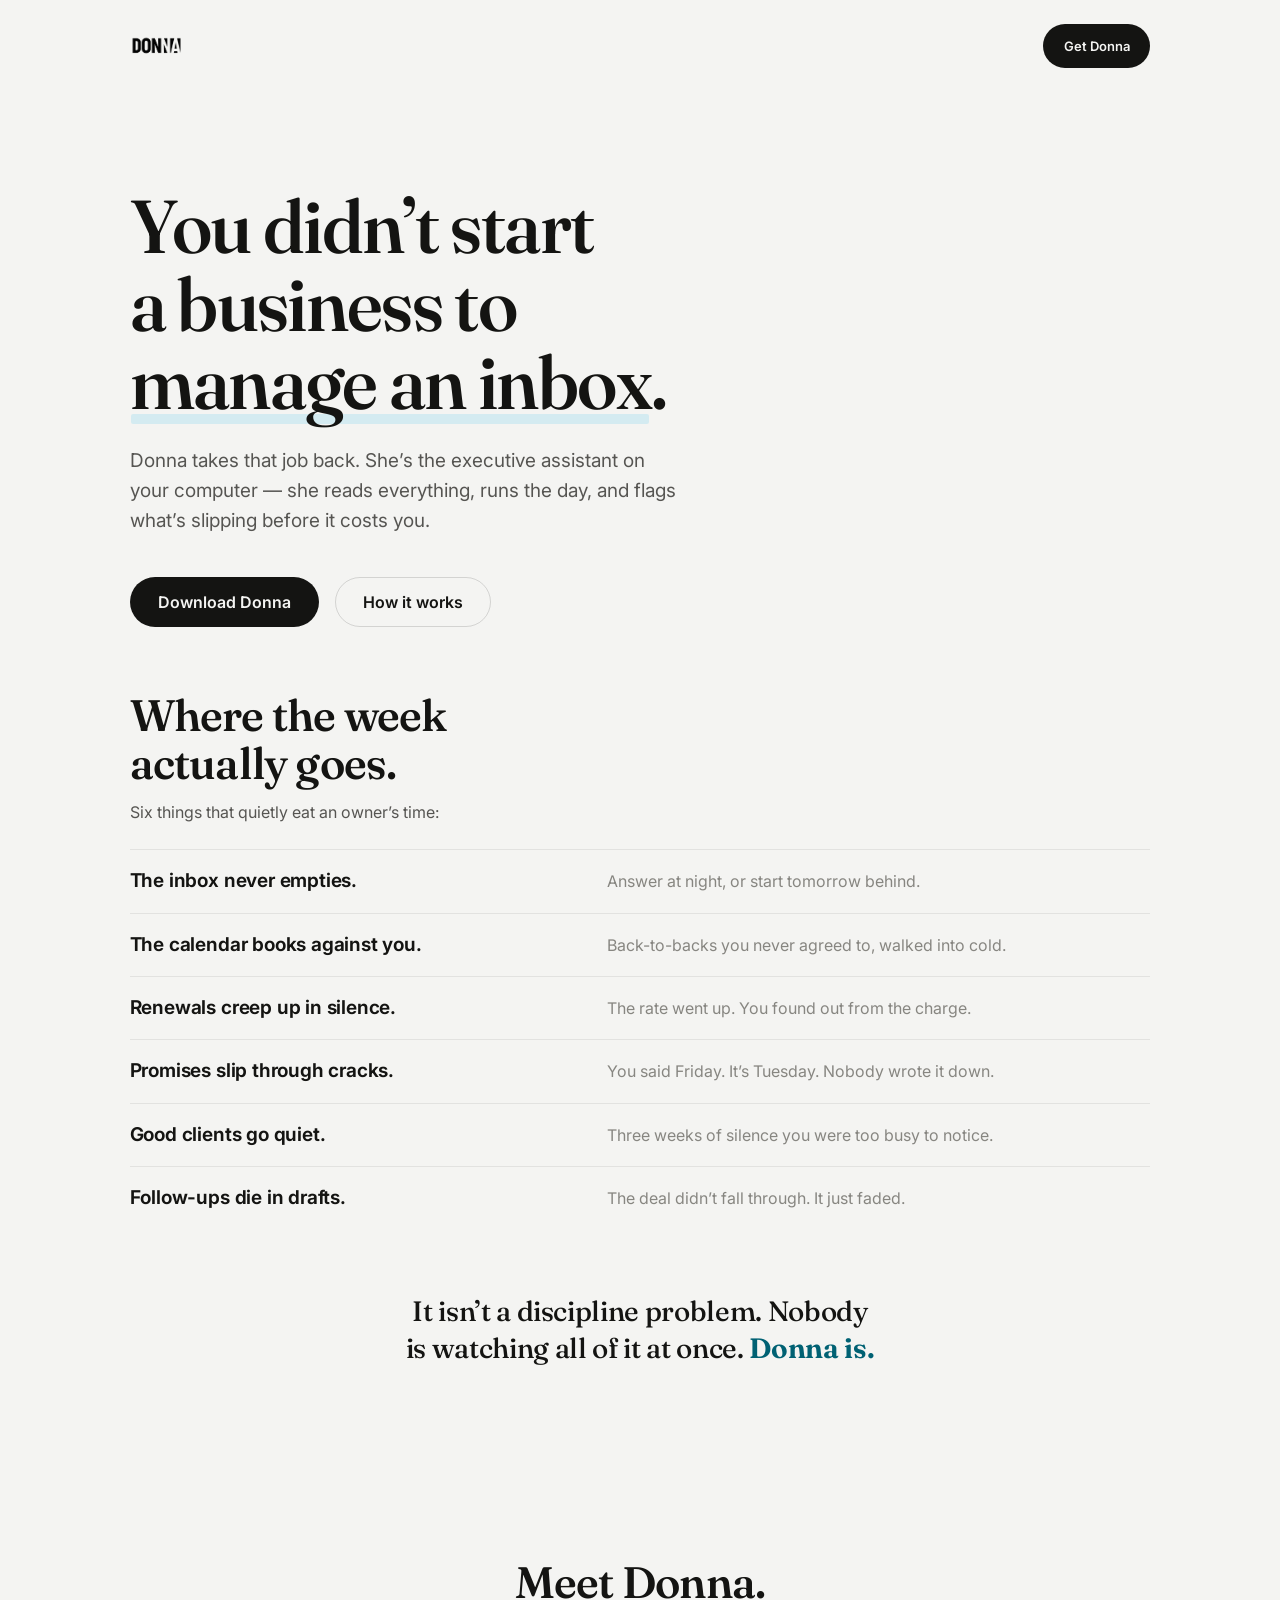
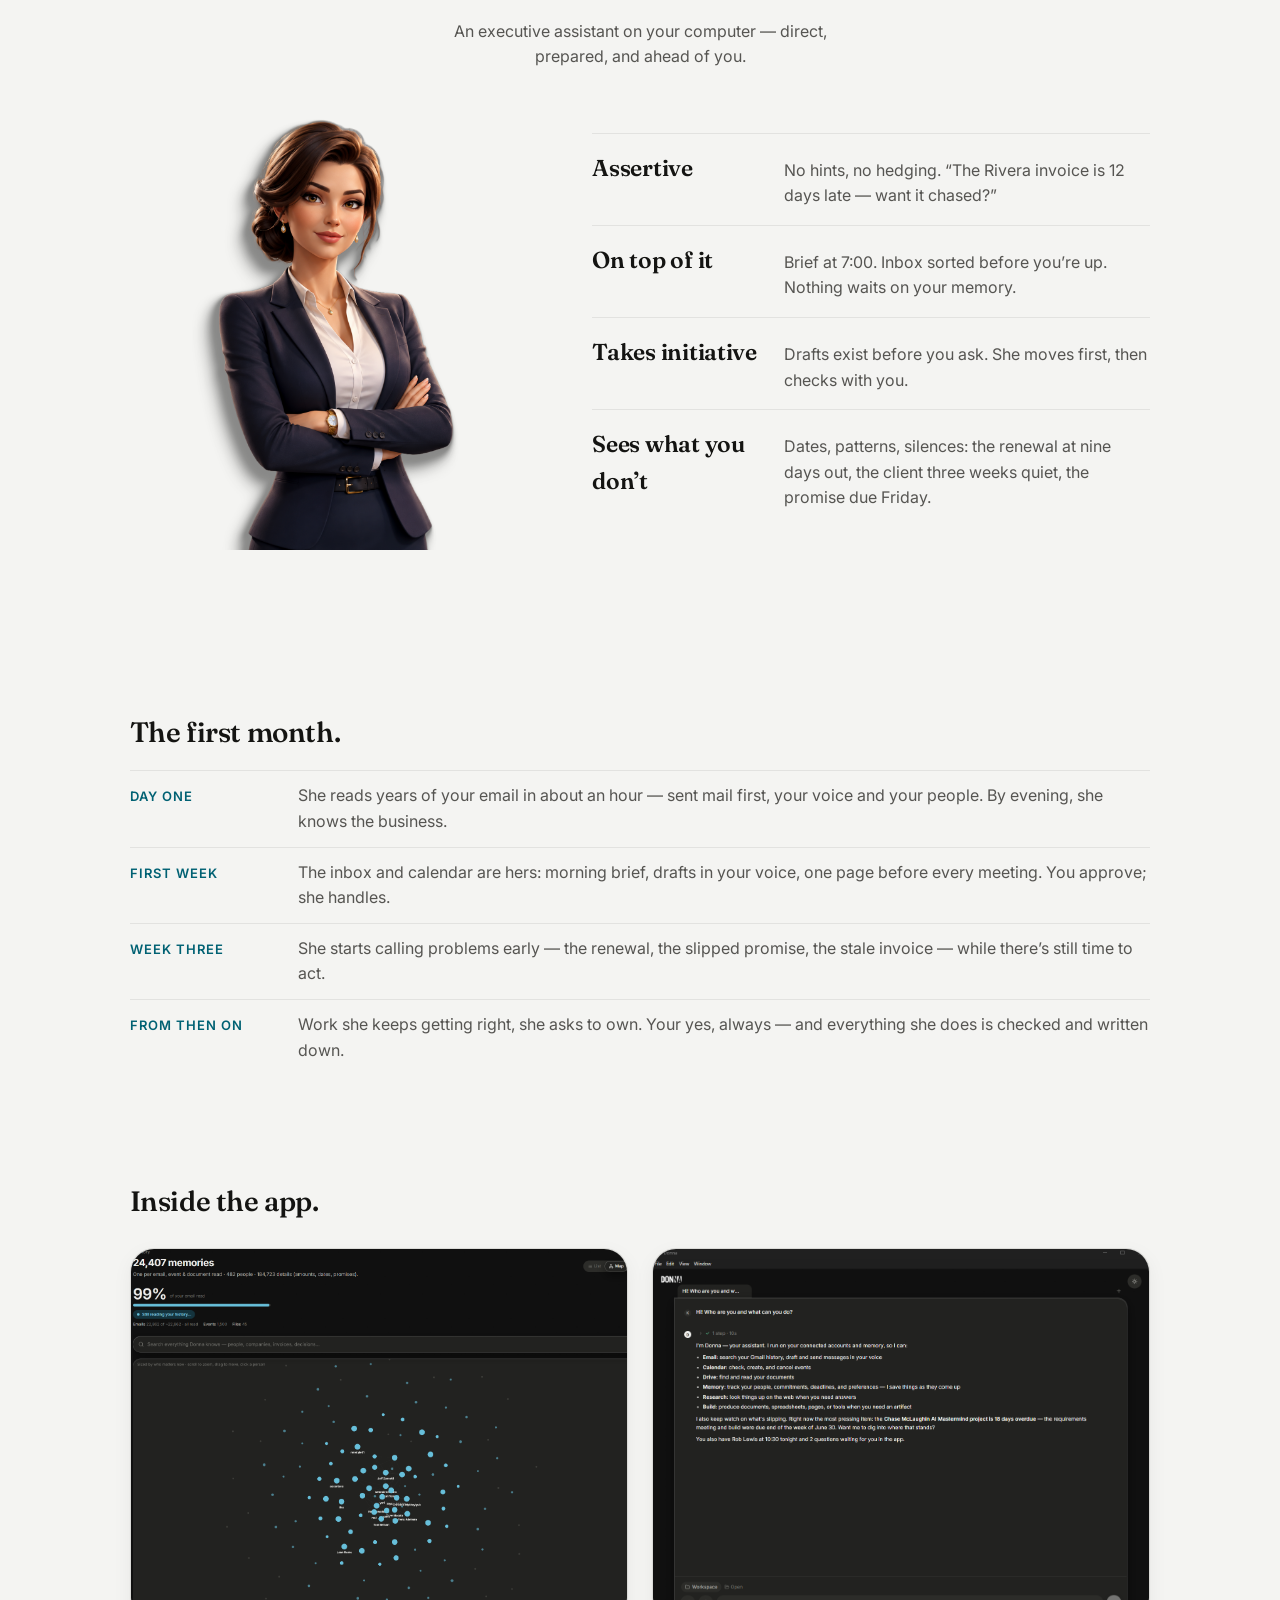
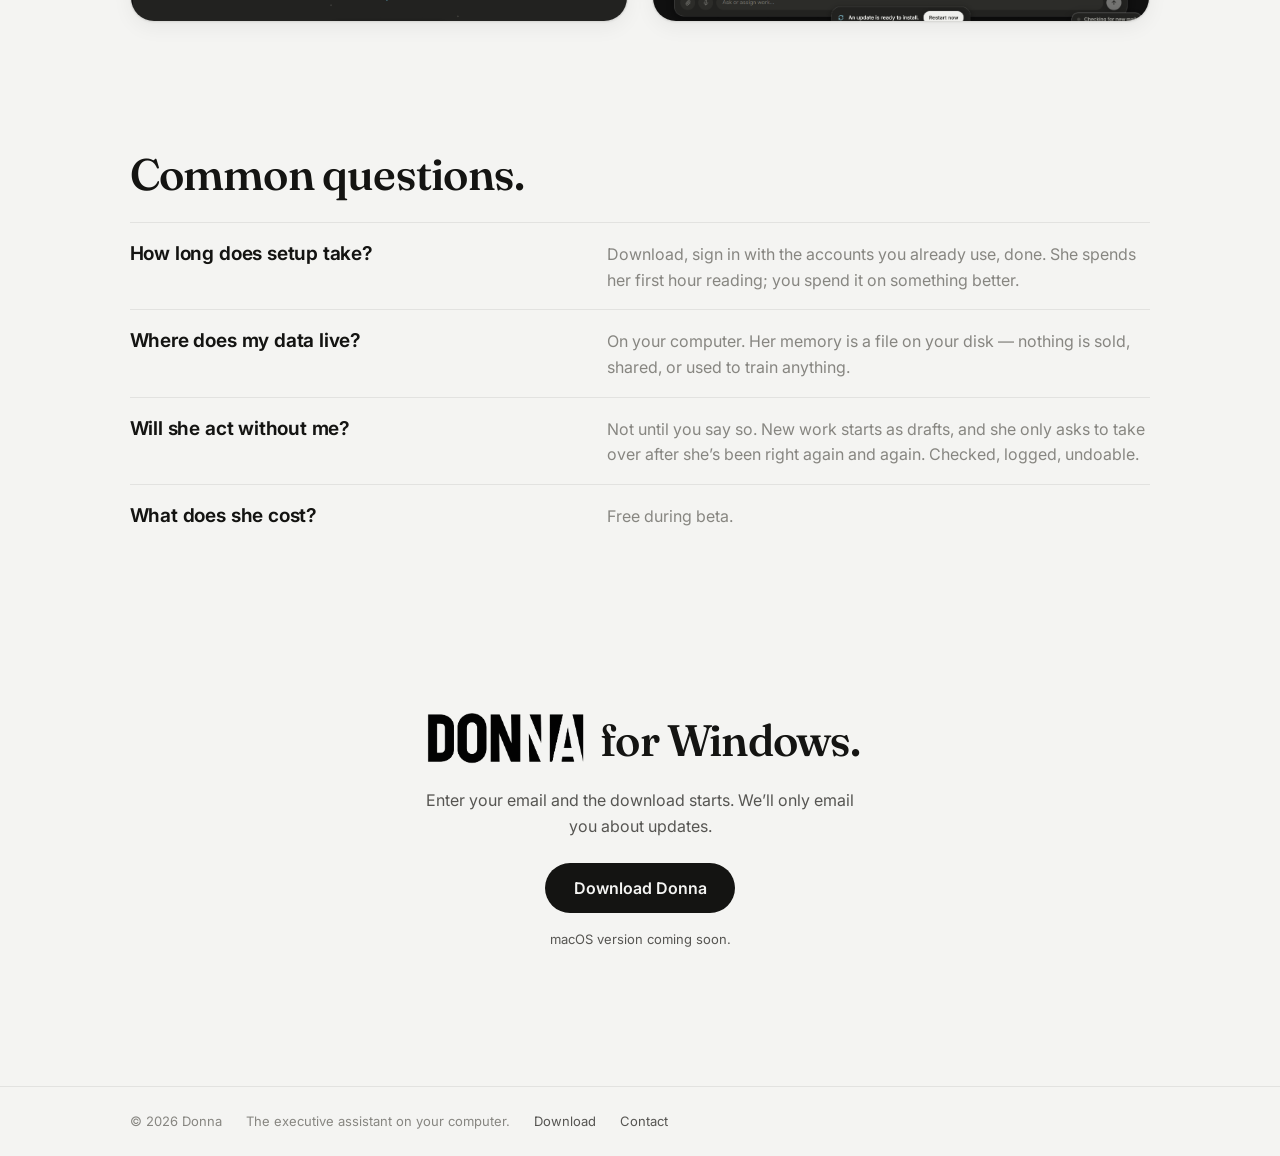
==== commit d00234e7: "v1 is the site: promoted to index, drafts removed Co-Authored-By: Claude Fable 5 <noreply@anthropic." ====
--- a/index.html
+++ b/index.html
@@ -3,8 +3,8 @@
 <head>
   <meta charset="UTF-8" />
   <meta name="viewport" content="width=device-width, initial-scale=1, viewport-fit=cover" />
-  <title>Donna — the right hand you haven’t hired yet</title>
-  <meta name="description" content="An executive assistant who lives on your computer. She runs your email and calendar, protects your time, and catches the problems you didn’t see. Built for business owners." />
+  <title>Donna — the executive assistant on your computer</title>
+  <meta name="description" content="Donna reads your email, runs your day, and flags what’s slipping before it costs you. An executive assistant on your computer, built for business owners." />
   <link rel="icon" type="image/png" href="favicon-96x96.png" sizes="96x96" />
   <link rel="icon" type="image/svg+xml" href="favicon.svg" />
   <link rel="shortcut icon" href="favicon.ico" />
@@ -28,251 +28,164 @@
 
   <main id="main" class="wrap">
 
-    <!-- ── Hero ─────────────────────────────────────────────────────────── -->
+    <!-- ── Hero · direct address ────────────────────────────────────────── -->
     <section class="hero" id="top">
-      <div class="hero-grid">
-        <div class="hero-copy">
-          <h1 class="rise" style="--i:0">The <span class="under">right hand</span> you haven’t hired yet.</h1>
-          <p class="hero-sub rise" style="--i:1">
-            Donna is an executive assistant who lives on your computer. She runs your
-            email and calendar, protects your time, and catches the problems you
-            didn’t see coming.
-          </p>
-          <div class="hero-cta rise" style="--i:2">
-            <a class="btn btn-primary btn-lg" href="#access" data-open-modal>Get Donna</a>
-            <a class="btn btn-ghost btn-lg" href="#weeks">See how she works</a>
-          </div>
+      <div class="hero-solo">
+        <h1 class="rise" style="--i:0">You didn’t start a business to <span class="under">manage an inbox</span>.</h1>
+        <p class="hero-sub rise" style="--i:1">
+          Donna takes that job back. She’s the executive assistant on your
+          computer — she reads everything, runs the day, and flags what’s
+          slipping before it costs you.
+        </p>
+        <div class="hero-cta rise" style="--i:2">
+          <button class="btn btn-primary btn-lg" type="button" data-open-modal>Download Donna</button>
+          <a class="btn btn-ghost btn-lg" href="#problem">How it works</a>
         </div>
-        <div class="hero-art rise" style="--i:2" aria-hidden="true">
-          <img src="assets/donna.png" alt="" width="1122" height="1402" fetchpriority="high" />
+      </div>
+    </section>
+
+    <!-- ── The problem, in full ─────────────────────────────────────────── -->
+    <section class="litany" id="problem">
+      <div class="litany-head io-reveal">
+        <h2>Where the week actually goes.</h2>
+        <p>Six things that quietly eat an owner’s time:</p>
+      </div>
+      <div class="litany-row io-reveal">
+        <h3>The inbox never empties.</h3>
+        <p>Answer at night, or start tomorrow behind.</p>
+      </div>
+      <div class="litany-row io-reveal">
+        <h3>The calendar books against you.</h3>
+        <p>Back-to-backs you never agreed to, walked into cold.</p>
+      </div>
+      <div class="litany-row io-reveal">
+        <h3>Renewals creep up in silence.</h3>
+        <p>The rate went up. You found out from the charge.</p>
+      </div>
+      <div class="litany-row io-reveal">
+        <h3>Promises slip through cracks.</h3>
+        <p>You said Friday. It’s Tuesday. Nobody wrote it down.</p>
+      </div>
+      <div class="litany-row io-reveal">
+        <h3>Good clients go quiet.</h3>
+        <p>Three weeks of silence you were too busy to notice.</p>
+      </div>
+      <div class="litany-row io-reveal">
+        <h3>Follow-ups die in drafts.</h3>
+        <p>The deal didn’t fall through. It just faded.</p>
+      </div>
+      <div class="turn io-reveal">
+        <p>
+          It isn’t a discipline problem. Nobody is watching all of it at once.
+          <strong>Donna is.</strong>
+        </p>
+      </div>
+    </section>
+
+    <!-- ── Meet Donna · the mechanism is her character ──────────────────── -->
+    <section class="persona" id="donna">
+      <div class="persona-head io-reveal">
+        <h2>Meet Donna.</h2>
+        <p>An executive assistant on your computer — direct, prepared, and ahead of you.</p>
+      </div>
+      <div class="persona-grid">
+        <div class="persona-art io-reveal" aria-hidden="true">
+          <img src="assets/donna.png" alt="" width="1122" height="1402" loading="lazy" />
         </div>
-      </div>
-    </section>
-
-    <!-- ── The fires ────────────────────────────────────────────────────── -->
-    <section class="fires">
-      <p class="io-reveal">
-        Some days you run the business. Most days the business runs you — call to
-        call, email to email, fire to fire.
-        <strong>Donna puts you back on the right side of that.</strong>
-      </p>
-    </section>
-
-    <!-- ── Her first weeks ──────────────────────────────────────────────── -->
-    <section class="stages" id="weeks">
-      <div class="stages-head io-reveal">
-        <h2>What can Donna do?</h2>
-      </div>
-
-      <article class="stage">
-        <div class="stage-copy io-reveal">
-          <span class="stage-when">Day one</span>
-          <h3>She reads everything.</h3>
-          <p>
-            Years of your email, in about an hour — starting with the mail you
-            sent, because that’s your voice and your people. By the time you’ve
-            made coffee, she knows who matters, what’s owed, and what’s overdue.
-          </p>
-        </div>
-        <div class="stage-visual io-reveal">
-          <figure class="shot media-well media-frame" data-screenshot="memory">
-            <img src="assets/ss2.png" alt="Donna’s Memory tab: 24,407 memories, 99% of email read, and a map of the people in the business" width="1561" height="1132" loading="lazy" />
-          </figure>
-        </div>
-      </article>
-
-      <article class="stage">
-        <div class="stage-copy io-reveal">
-          <span class="stage-when">The first week</span>
-          <h3>She takes the inbox and the calendar.</h3>
-          <p>
-            A short brief every morning — what needs you, what she’s already
-            handled. Replies drafted in your voice, waiting on your yes. And
-            before every meeting, one page on who you’re seeing and where things
-            stand.
-          </p>
-        </div>
-        <div class="stage-visual io-reveal">
-          <!-- Swap slot: assets/shots/brief.png -->
-          <figure class="shot media-well media-panel" data-screenshot="brief">
-            <div class="card">
-              <div class="card-kicker">Morning brief · 7:00</div>
-              <div class="card-title">Two things need you today.</div>
-              <p class="card-body">
-                The Rivera invoice is due Friday, and Dana’s waiting on an answer
-                about the venue. Everything else is handled.
-              </p>
-              <div class="card-row">
-                <span class="chip chip-solid">Review drafts</span>
-                <span class="chip chip-ghost">
-                  <svg class="ico" viewBox="0 0 24 24" aria-hidden="true"><path d="M11 5 6 9H2v6h4l5 4z"/><path d="M15.5 8.5a5 5 0 0 1 0 7"/></svg>
-                  Read it aloud
-                </span>
-              </div>
-            </div>
-          </figure>
-        </div>
-      </article>
-
-      <article class="stage">
-        <div class="stage-copy io-reveal">
-          <span class="stage-when">Week three</span>
-          <h3>She starts catching things.</h3>
-          <p>
-            The renewal that quietly went up. The promise about to slip. The
-            invoice nobody chased. She watches the patterns in your business, so
-            surprises come from her — with time to act — not from the bank
-            statement.
-          </p>
-        </div>
-        <div class="stage-visual io-reveal">
-          <figure class="shot media-well media-frame" data-screenshot="catch">
-            <img src="assets/ss.png" alt="A chat with Donna where she flags a project running 18 days overdue and offers to dig into it" width="1271" height="1066" loading="lazy" />
-          </figure>
-        </div>
-      </article>
-
-      <article class="stage">
-        <div class="stage-copy io-reveal">
-          <span class="stage-when">From then on</span>
-          <h3>She takes on more — at your pace.</h3>
-          <p>
-            New kinds of work start as drafts for your approval. Once she’s done
-            something right several times in a row, she asks to handle it on her
-            own. You say yes, or you don’t. Either way, everything she does is
-            checked and written down.
-          </p>
-        </div>
-        <div class="stage-visual io-reveal">
-          <!-- Swap slot: assets/shots/trust.png -->
-          <figure class="shot media-well media-panel" data-screenshot="trust">
-            <div class="card">
-              <div class="card-kicker">Autonomy</div>
-              <div class="card-title">Let Donna send routine replies herself?</div>
-              <p class="card-body">Checked and correct 5 times in a row. Always undoable, adjustable anytime.</p>
-              <div class="card-row">
-                <span class="chip chip-solid">
-                  <svg class="ico" viewBox="0 0 24 24" aria-hidden="true"><path d="M20 6 9 17l-5-5"/></svg>
-                  Allow
-                </span>
-                <span class="chip chip-ghost">Not yet</span>
-              </div>
-            </div>
-          </figure>
-        </div>
-      </article>
-    </section>
-
-    <!-- ── Why she's different ──────────────────────────────────────────── -->
-    <section class="different">
-      <div class="different-grid">
-        <div class="io-reveal">
-          <h2>She lives on your computer.</h2>
-          <p>
-            Not on a website, not on somebody’s server — on the machine in front
-            of you. Her memory of your business sits in a file you own, on a
-            disk you own. Nothing about your business is sold, shared, or used
-            to train anything.
-          </p>
-        </div>
-        <div class="io-reveal">
-          <h2>She never forgets.</h2>
-          <p>
-            Every person, promise, number, and date she reads becomes memory she
-            keeps. Ask about “the March invoice” a year from now and she knows
-            exactly which one you mean — because she was there.
-          </p>
-        </div>
-      </div>
-    </section>
-
-    <!-- ── Comparison ───────────────────────────────────────────────────── -->
-    <section class="compare">
-      <div class="compare-head io-reveal">
-        <h2>There are AI agents. And there’s Donna.</h2>
-        <p>
-          Plenty of tools can act on a computer. Most are built for people who
-          love setting things up. She’s built for people who have a business to
-          run.
-        </p>
-      </div>
-      <div class="compare-scroll io-reveal">
-        <table>
-          <colgroup>
-            <col style="width: 24%" />
-            <col style="width: 42%" />
-            <col style="width: 34%" />
-          </colgroup>
-          <thead>
-            <tr>
-              <th scope="col"><span class="visually-hidden">What</span></th>
-              <th scope="col" class="donna-col">Donna</th>
-              <th scope="col">Do-it-yourself AI agents</th>
-            </tr>
-          </thead>
-          <tbody>
-            <tr>
-              <th scope="row">Getting started</th>
-              <td class="donna-col">Download, sign in, done.</td>
-              <td>A weekend in the terminal.</td>
-            </tr>
-            <tr>
-              <th scope="row">Day one</th>
-              <td class="donna-col">Reads years of your email in about an hour.</td>
-              <td>Starts from a blank slate.</td>
-            </tr>
-            <tr>
-              <th scope="row">Made for</th>
-              <td class="donna-col">Business owners.</td>
-              <td>People who love to tinker.</td>
-            </tr>
-            <tr>
-              <th scope="row">Your data</th>
-              <td class="donna-col">Lives on your computer.</td>
-              <td>Depends on how you wired it.</td>
-            </tr>
-            <tr>
-              <th scope="row">Before acting</th>
-              <td class="donna-col">Asks first, until she’s earned your yes.</td>
-              <td>Whatever you configured.</td>
-            </tr>
-            <tr>
-              <th scope="row">When something breaks</th>
-              <td class="donna-col">She keeps working and tells you plainly.</td>
-              <td>You’re the IT department.</td>
-            </tr>
-          </tbody>
-        </table>
-      </div>
-      <p class="compare-after io-reveal">
-        And next to hiring another pair of hands? She starts tomorrow morning,
-        and she never forgets a thing.
-      </p>
-    </section>
-
-    <!-- ── Case studies — hidden until real ones exist ──────────────────────
-    <section class="cases">
-      <div class="compare-head">
-        <h2>Owners who run with her.</h2>
-      </div>
-      <figure class="case">
-        <blockquote>[Real quote from a real owner]</blockquote>
-        <figcaption>[Name · business]</figcaption>
-      </figure>
-    </section>
-    ───────────────────────────────────────────────────────────────────── -->
-
-    <!-- ── Request access ───────────────────────────────────────────────── -->
+        <dl class="traits io-reveal">
+          <div class="trait">
+            <dt>Assertive</dt>
+            <dd>No hints, no hedging. “The Rivera invoice is 12 days late — want it chased?”</dd>
+          </div>
+          <div class="trait">
+            <dt>On top of it</dt>
+            <dd>Brief at 7:00. Inbox sorted before you’re up. Nothing waits on your memory.</dd>
+          </div>
+          <div class="trait">
+            <dt>Takes initiative</dt>
+            <dd>Drafts exist before you ask. She moves first, then checks with you.</dd>
+          </div>
+          <div class="trait">
+            <dt>Sees what you don’t</dt>
+            <dd>Dates, patterns, silences: the renewal at nine days out, the client three weeks quiet, the promise due Friday.</dd>
+          </div>
+        </dl>
+      </div>
+    </section>
+
+    <!-- ── The first month ──────────────────────────────────────────────── -->
+    <section class="month">
+      <div class="month-head io-reveal">
+        <h2>The first month.</h2>
+      </div>
+      <div class="month-row io-reveal">
+        <span class="stage-when">Day one</span>
+        <p>She reads years of your email in about an hour — sent mail first, your voice and your people. By evening, she knows the business.</p>
+      </div>
+      <div class="month-row io-reveal">
+        <span class="stage-when">First week</span>
+        <p>The inbox and calendar are hers: morning brief, drafts in your voice, one page before every meeting. You approve; she handles.</p>
+      </div>
+      <div class="month-row io-reveal">
+        <span class="stage-when">Week three</span>
+        <p>She starts calling problems early — the renewal, the slipped promise, the stale invoice — while there’s still time to act.</p>
+      </div>
+      <div class="month-row io-reveal">
+        <span class="stage-when">From then on</span>
+        <p>Work she keeps getting right, she asks to own. Your yes, always — and everything she does is checked and written down.</p>
+      </div>
+    </section>
+
+    <!-- ── Proof: the product itself ────────────────────────────────────── -->
+    <section class="proofband">
+      <div class="proofband-head io-reveal">
+        <h2>Inside the app.</h2>
+      </div>
+      <div class="proofband-grid">
+        <figure class="shot media-well media-frame io-reveal" data-screenshot="memory">
+          <img src="assets/ss2.png" alt="Donna’s Memory tab: 24,407 memories, 99% of email read, and a map of the people in the business" width="1561" height="1132" loading="lazy" />
+        </figure>
+        <figure class="shot media-well media-frame io-reveal" data-screenshot="catch">
+          <img src="assets/ss.png" alt="A chat where Donna flags a project running 18 days overdue and offers to dig in" width="1271" height="1066" loading="lazy" />
+        </figure>
+      </div>
+    </section>
+
+    <!-- ── Objections ───────────────────────────────────────────────────── -->
+    <section class="litany" id="faq">
+      <div class="litany-head io-reveal">
+        <h2>Common questions.</h2>
+      </div>
+      <div class="litany-row io-reveal">
+        <h3>How long does setup take?</h3>
+        <p>Download, sign in with the accounts you already use, done. She spends her first hour reading; you spend it on something better.</p>
+      </div>
+      <div class="litany-row io-reveal">
+        <h3>Where does my data live?</h3>
+        <p>On your computer. Her memory is a file on your disk — nothing is sold, shared, or used to train anything.</p>
+      </div>
+      <div class="litany-row io-reveal">
+        <h3>Will she act without me?</h3>
+        <p>Not until you say so. New work starts as drafts, and she only asks to take over after she’s been right again and again. Checked, logged, undoable.</p>
+      </div>
+      <div class="litany-row io-reveal">
+        <h3>What does she cost?</h3>
+        <p>Free during beta.</p>
+      </div>
+    </section>
+
+    <!-- ── Final CTA ────────────────────────────────────────────────────── -->
     <section class="access" id="access">
       <div class="access-inner io-reveal">
-        <h2><img class="inline-logo" src="assets/donna-logo.png" alt="Donna" width="212" height="80" /> is ready when you are.</h2>
+        <h2><img class="inline-logo" src="assets/donna-logo.png" alt="Donna" width="212" height="80" /> for Windows.</h2>
         <p>
-          Drop in your email and the download is yours. We’ll only use it to
-          tell you what she’s learned to do.
+          Enter your email and the download starts. We’ll only email you about
+          updates.
         </p>
         <div class="hero-cta">
           <button class="btn btn-primary btn-lg" type="button" data-open-modal>Download Donna</button>
         </div>
+        <p class="hero-fine">macOS version coming soon.</p>
       </div>
     </section>
 
@@ -281,7 +194,7 @@
   <footer class="footer">
     <p class="footer-line">
       <span>© 2026 Donna</span>
-      <span>Built for owners who’d rather it just got done.</span>
+      <span>The executive assistant on your computer.</span>
       <a href="#access" data-open-modal>Download</a>
       <a href="mailto:kai@realmenrealstyle.com">Contact</a>
     </p>
@@ -300,18 +213,17 @@
     </form>
     <div class="get-done" hidden>
       <h3>You’re set.</h3>
-      <p>Download the installer and run it — she takes it from there.</p>
+      <p>Run the installer — she takes it from there.</p>
       <div class="get-row">
         <a class="btn btn-primary" href="https://github.com/hegdermrs/chief-releases/releases/latest/download/Donna-Setup.exe" download>Download for Windows</a>
         <button class="btn btn-ghost" type="button" data-close-modal>Close</button>
       </div>
+      <p class="hero-fine">macOS version coming soon.</p>
     </div>
   </dialog>
 
   <script>
     (() => {
-      const reduced = matchMedia('(prefers-reduced-motion: reduce)').matches;
-
       // One-shot section reveals.
       const io = new IntersectionObserver((entries) => {
         for (const e of entries) {
@@ -322,31 +234,7 @@
       }, { threshold: 0.18 });
       document.querySelectorAll('.io-reveal').forEach(el => io.observe(el));
 
-      // Day-one counter + meter, fired once when visible.
-      const fmt = new Intl.NumberFormat('en-US');
-      const counters = new IntersectionObserver((entries) => {
-        for (const e of entries) {
-          if (!e.isIntersecting) continue;
-          counters.unobserve(e.target);
-          const el = e.target;
-          const to = Number(el.dataset.countTo || '0');
-          const meter = el.parentElement.querySelector('[data-meter-to]');
-          if (meter) requestAnimationFrame(() => { meter.style.width = meter.dataset.meterTo + '%'; });
-          if (reduced) { el.textContent = fmt.format(to); continue; }
-          const start = performance.now();
-          const dur = 1400;
-          const tick = (now) => {
-            const t = Math.min(1, (now - start) / dur);
-            const eased = 1 - Math.pow(1 - t, 3);
-            el.textContent = fmt.format(Math.round(to * eased));
-            if (t < 1) requestAnimationFrame(tick);
-          };
-          requestAnimationFrame(tick);
-        }
-      }, { threshold: 0.5 });
-      document.querySelectorAll('[data-count-to]').forEach(el => counters.observe(el));
-
-      // Email-gated download. The form posts to Netlify Forms; the download
+      // Email-gated download. The form posts to Formspree; the download
       // reveals once the address is in. Capture is best-effort — a network
       // hiccup never blocks the download itself.
       const modal = document.getElementById('get-modal');
@@ -382,11 +270,9 @@
         btn.dataset.state = 'loading';
         btn.textContent = 'One moment…';
         const endpoint = form.getAttribute('action');
-        if (endpoint && !endpoint.includes('FORM_ID_HERE')) {
-          try {
-            await fetch(endpoint, { method: 'POST', headers: { Accept: 'application/json' }, body: new FormData(form) });
-          } catch { /* capture is best-effort — never blocks the download */ }
-        }
+        try {
+          await fetch(endpoint, { method: 'POST', headers: { Accept: 'application/json' }, body: new FormData(form) });
+        } catch { /* capture is best-effort — never blocks the download */ }
         btn.removeAttribute('data-state');
         btn.textContent = 'Continue';
         try { localStorage.setItem('donna_email_done', '1'); } catch { /* private mode */ }
--- a/styles.css
+++ b/styles.css
@@ -128,6 +128,82 @@
 .rise { opacity: 0; transform: translateY(10px); animation: rise var(--dur-long) var(--ease-out) forwards; animation-delay: calc(var(--i, 0) * 90ms); }
 @keyframes rise { to { opacity: 1; transform: none; } }
 
+/* ── Problem-first architectures (v-pages) ────────────────────────────── */
+.hero-solo { max-width: 56ch; }
+.hero-solo h1 { max-width: 16ch; }
+
+.litany { padding: var(--space-2xl) 0 var(--space-3xl); }
+.litany-head { max-width: 44ch; margin-bottom: var(--space-lg); }
+.litany-head h2 { font-family: var(--font-display); font-weight: 560; font-size: var(--text-display-s); line-height: 1.1; letter-spacing: -0.018em; }
+.litany-head p { margin-top: var(--space-sm); color: var(--color-ink-2); }
+.litany-row {
+  display: grid; grid-template-columns: minmax(0, 5fr) minmax(0, 6fr);
+  gap: var(--space-lg); padding: var(--space-md) 0;
+  border-top: var(--rule-hair); align-items: baseline;
+}
+.litany-row h3 { font-size: var(--text-md); font-weight: 650; letter-spacing: -0.01em; }
+.litany-row p { color: var(--color-ink-3); }
+.turn { margin-top: var(--space-2xl); text-align: center; }
+.turn p {
+  font-family: var(--font-display); font-weight: 480;
+  font-size: var(--text-xl); line-height: 1.3; letter-spacing: -0.012em;
+  max-width: 30ch; margin-inline: auto; text-wrap: balance;
+}
+.turn strong { font-weight: 640; color: var(--color-accent-ink); }
+
+.persona { padding: var(--space-3xl) 0; }
+.persona-head { text-align: center; margin-bottom: var(--space-xl); }
+.persona-head h2 { font-family: var(--font-display); font-weight: 560; font-size: var(--text-display-s); line-height: 1.1; letter-spacing: -0.018em; }
+.persona-head p { margin-top: var(--space-sm); color: var(--color-ink-2); max-width: 44ch; margin-inline: auto; }
+.persona-grid { display: grid; grid-template-columns: minmax(0, 5fr) minmax(0, 7fr); gap: var(--space-2xl); align-items: center; }
+.persona-art { display: flex; justify-content: center; }
+.persona-art img { width: min(100%, 22rem); height: auto; }
+.traits { margin: 0; }
+.trait { display: grid; grid-template-columns: 10.5rem minmax(0, 1fr); gap: var(--space-lg); padding: var(--space-md) 0; border-top: var(--rule-hair); align-items: baseline; }
+.trait dt { font-family: var(--font-display); font-weight: 600; font-size: var(--text-lg); letter-spacing: -0.012em; }
+.trait dd { margin: 0; color: var(--color-ink-2); }
+
+.month { padding: var(--space-2xl) 0 var(--space-xl); }
+.month-head { margin-bottom: var(--space-md); }
+.month-head h2 { font-family: var(--font-display); font-weight: 560; font-size: var(--text-xl); letter-spacing: -0.014em; }
+.month-row { display: grid; grid-template-columns: 9rem minmax(0, 1fr); gap: var(--space-lg); padding: var(--space-sm) 0; border-top: var(--rule-hair); align-items: baseline; }
+.month-row .stage-when { margin: 0; }
+.month-row p { color: var(--color-ink-2); }
+
+.proofband { padding: var(--space-2xl) 0; }
+.proofband-head { margin-bottom: var(--space-lg); }
+.proofband-head h2 { font-family: var(--font-display); font-weight: 560; font-size: var(--text-xl); letter-spacing: -0.014em; }
+.proofband-grid { display: grid; grid-template-columns: minmax(0, 1fr) minmax(0, 1fr); gap: var(--space-lg); }
+
+.ba { padding: var(--space-2xl) 0 var(--space-3xl); }
+.ba-head { max-width: 44ch; margin-bottom: var(--space-xl); }
+.ba-head h2 { font-family: var(--font-display); font-weight: 560; font-size: var(--text-display-s); line-height: 1.1; letter-spacing: -0.018em; }
+.ba-grid { display: grid; grid-template-columns: minmax(0, 1fr) minmax(0, 1fr); gap: var(--space-lg); align-items: start; }
+.ba-col { border-radius: var(--radius-card); padding: var(--space-lg); }
+.ba-col--now { background: var(--color-surface-2); }
+.ba-col--donna { background: var(--color-surface); box-shadow: var(--shadow-card); }
+.ba-col h3 { font-family: var(--font-display); font-weight: 600; font-size: var(--text-lg); letter-spacing: -0.012em; margin-bottom: var(--space-sm); }
+.ba-row { display: grid; grid-template-columns: 3.6rem minmax(0, 1fr); gap: var(--space-md); padding: var(--space-sm) 0; border-top: var(--rule-hair); align-items: baseline; }
+.ba-time { font-weight: 700; font-variant-numeric: tabular-nums; color: var(--color-ink-3); font-size: var(--text-sm); }
+.ba-row p { color: var(--color-ink-2); font-size: 0.9375rem; }
+.ba-col--donna .ba-row p { color: var(--color-ink); }
+
+.letter { max-width: 62ch; margin-inline: auto; padding: var(--space-xl) 0 var(--space-2xl); }
+.letter p { font-size: var(--text-md); line-height: 1.7; color: var(--color-ink-2); }
+.letter p + p { margin-top: var(--space-lg); }
+.letter p strong { color: var(--color-ink); font-weight: 650; }
+.letter h2 { font-family: var(--font-display); font-weight: 560; font-size: var(--text-xl); letter-spacing: -0.014em; margin: var(--space-2xl) 0 var(--space-md); }
+.letter figure { margin: var(--space-xl) 0; }
+.letter .traits { margin-top: var(--space-md); }
+.letter .persona-art { float: none; margin: var(--space-xl) auto; }
+
+@media (max-width: 60rem) {
+  .litany-row, .month-row { grid-template-columns: minmax(0, 1fr); gap: var(--space-2xs); }
+  .persona-grid { grid-template-columns: minmax(0, 1fr); gap: var(--space-xl); }
+  .trait { grid-template-columns: minmax(0, 1fr); gap: var(--space-2xs); }
+  .ba-grid, .proofband-grid { grid-template-columns: minmax(0, 1fr); }
+}
+
 /* ── The fires — prose interlude ──────────────────────────────────────── */
 .fires { padding: var(--space-2xl) 0; border-top: var(--rule-hair); text-align: center; }
 .fires p {
@@ -248,7 +324,7 @@
 .different p { margin-top: var(--space-sm); color: var(--color-ink-2); max-width: 42ch; }
 
 /* ── Comparison · F3 spec sheet ───────────────────────────────────────── */
-.compare { padding: var(--space-3xl) 0; border-top: var(--rule-hair); }
+.compare { padding: var(--space-2xl) 0; }
 .compare-head { max-width: 42ch; margin-bottom: var(--space-xl); }
 .compare-head h2 { font-family: var(--font-display); font-weight: 560; font-size: var(--text-display-s); line-height: 1.12; letter-spacing: -0.018em; }
 .compare-head p { margin-top: var(--space-sm); color: var(--color-ink-2); }
@@ -264,7 +340,7 @@
 .compare-after { margin-top: var(--space-lg); color: var(--color-ink-2); max-width: 52ch; }
 
 /* ── Request access ───────────────────────────────────────────────────── */
-.access { padding: var(--space-3xl) 0 var(--space-4xl); border-top: var(--rule-hair); text-align: center; }
+.access { padding: var(--space-2xl) 0 var(--space-4xl); text-align: center; }
 .access-inner { margin-inline: auto; }
 .access h2 { font-family: var(--font-display); font-weight: 560; font-size: var(--text-display-s); line-height: 1.1; letter-spacing: -0.018em; }
 .access p { margin-top: var(--space-md); color: var(--color-ink-2); max-width: 44ch; margin-inline: auto; }
